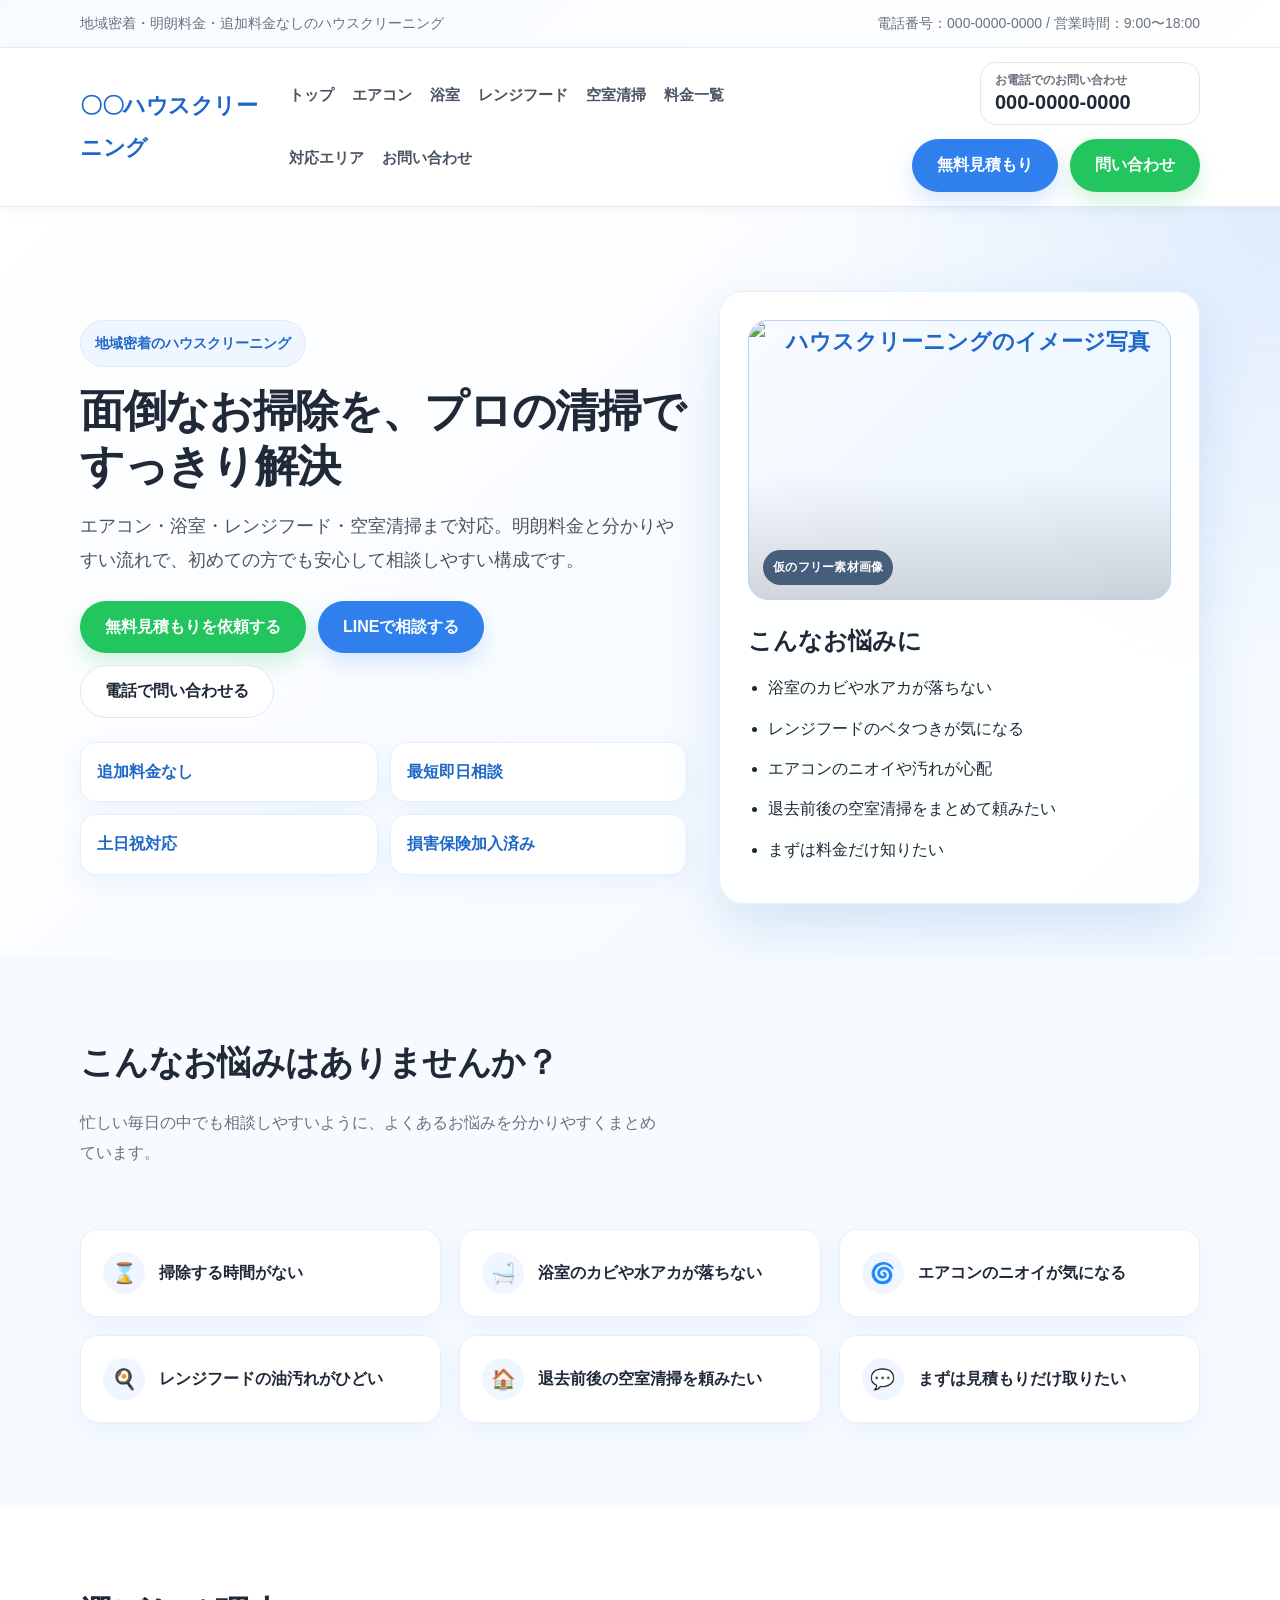
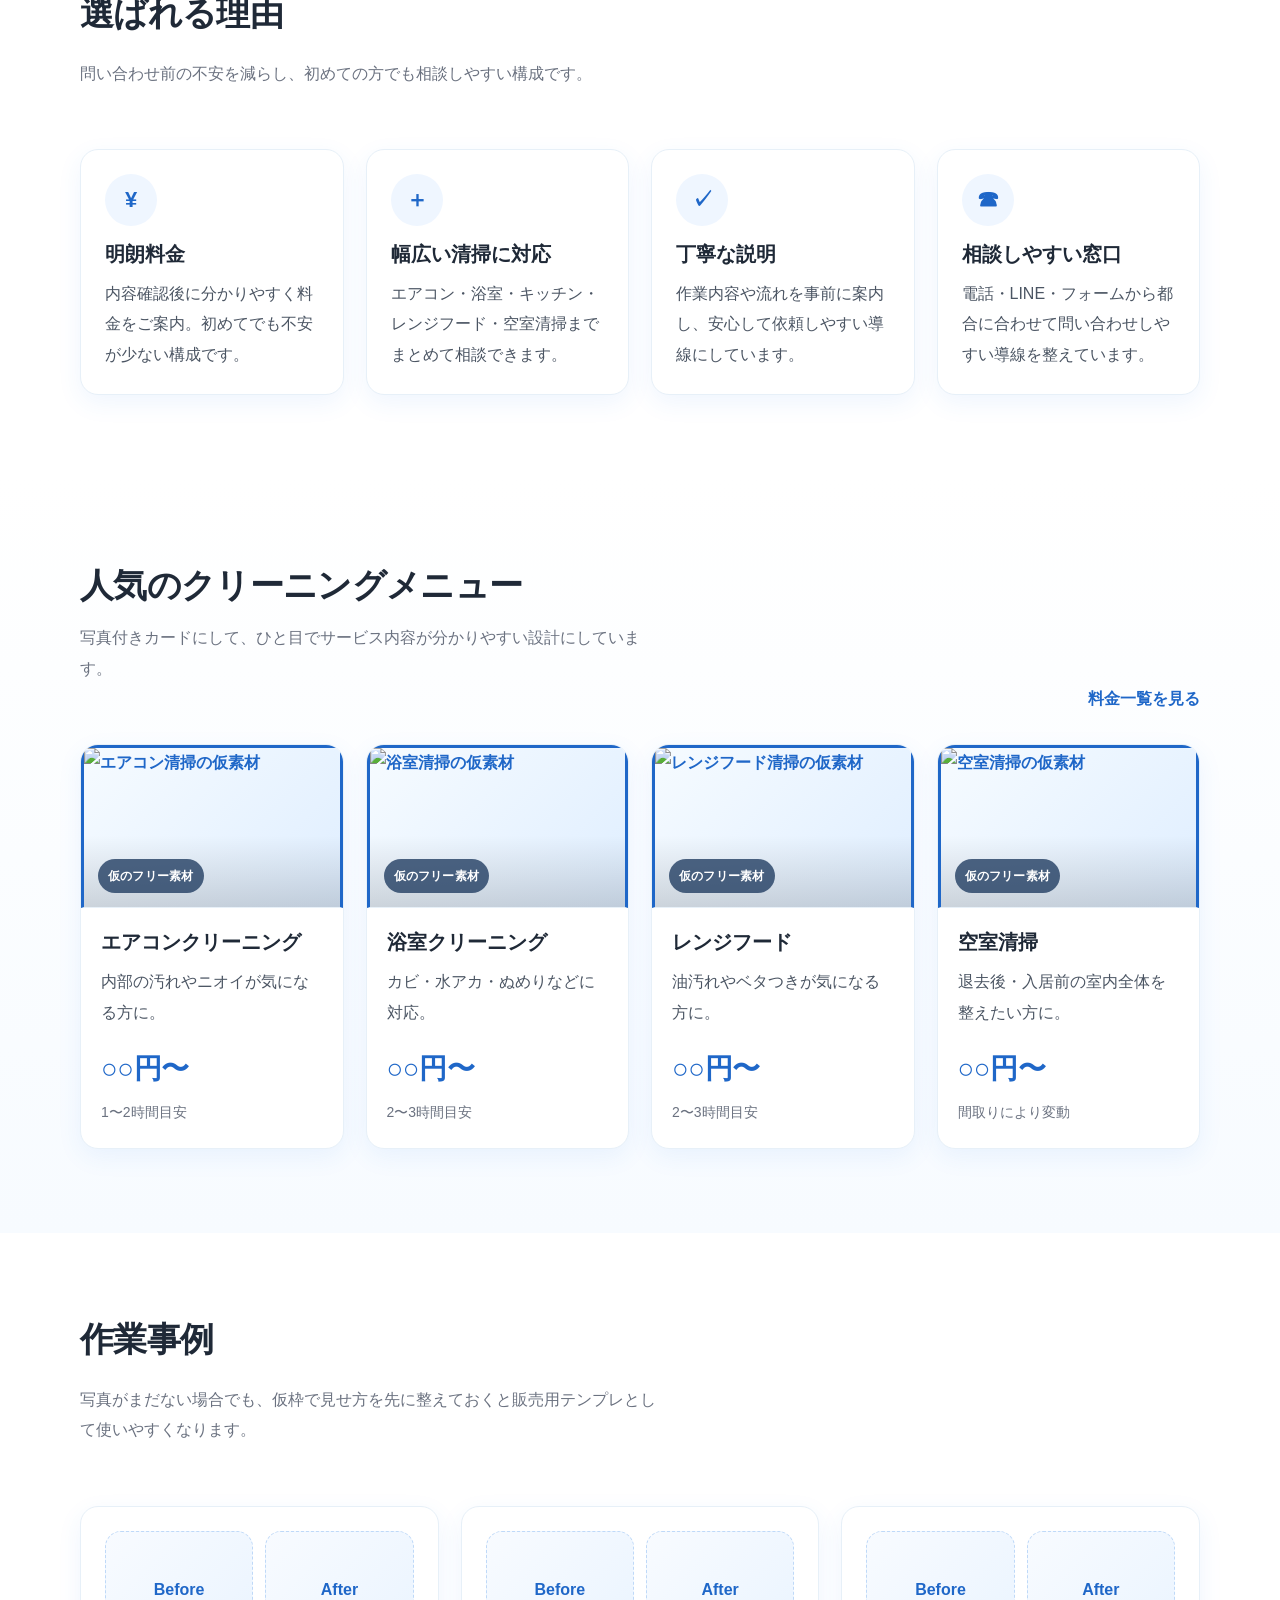
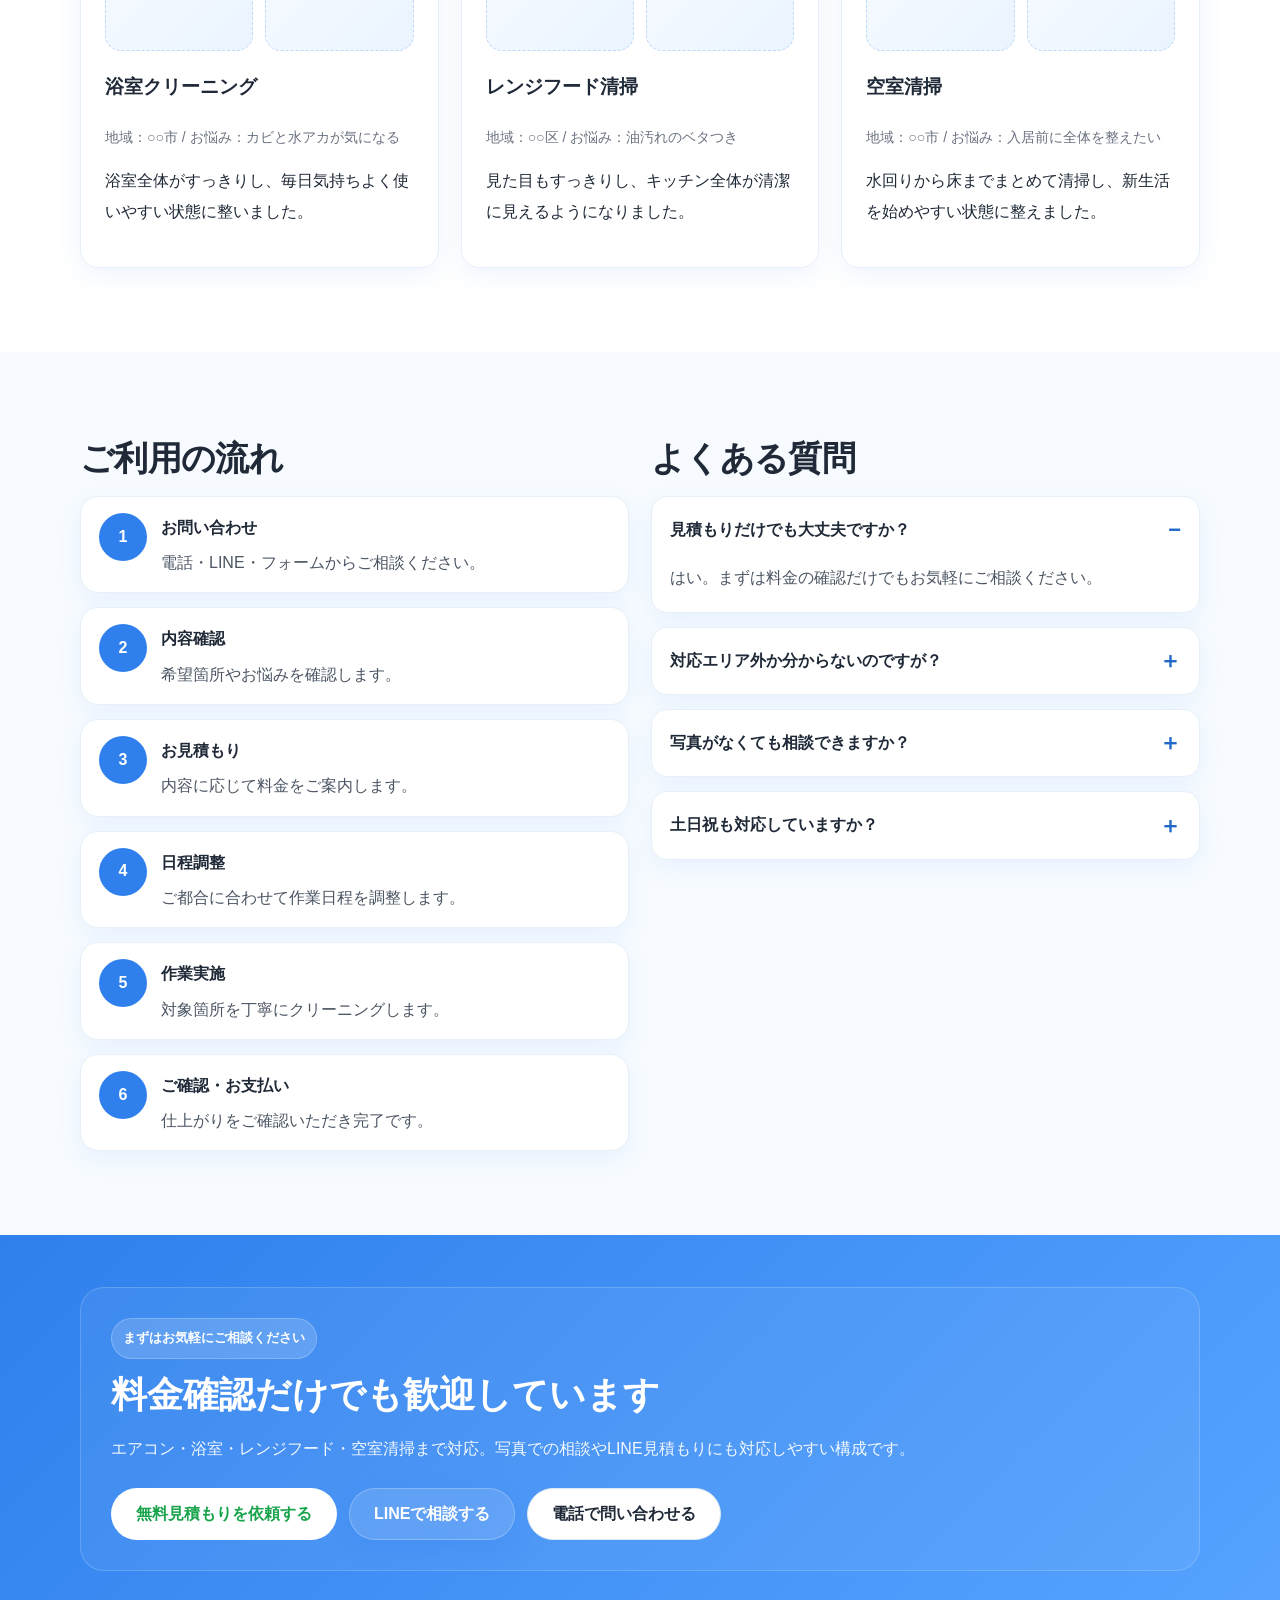
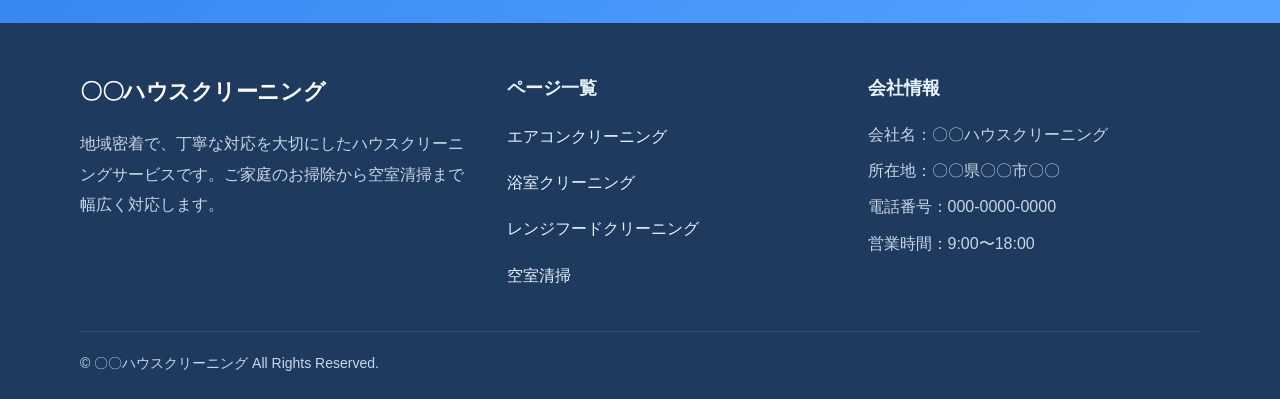
==== index.html @ 390d0fd6 "Add files via upload" ====
<!DOCTYPE html>
<html lang="ja">
<head>
  <meta charset="UTF-8">
  <meta name="viewport" content="width=device-width, initial-scale=1.0">
  <title>地域密着のハウスクリーニングで、面倒なお掃除をプロがまとめて解決｜〇〇ハウスクリーニング</title>
  <meta name="description" content="エアコン・水回り・空室清掃まで対応。明朗料金で、はじめての方でも安心してご依頼いただけるハウスクリーニングのホームページひな形です。">
  <link rel="stylesheet" href="assets/style.css">
</head>
<body>
  <div class="topbar">
    <div class="container">
      <div>地域密着・明朗料金・追加料金なしのハウスクリーニング</div>
      <div>電話番号：000-0000-0000 / 営業時間：9:00〜18:00</div>
    </div>
  </div>
  <header class="site-header">
    <div class="container">
      <a class="logo" href="index.html">〇〇ハウスクリーニング</a>
      <nav class="nav">
        <a href="index.html">トップ</a>
        <a href="aircon.html">エアコン</a>
        <a href="bathroom.html">浴室</a>
        <a href="rangehood.html">レンジフード</a>
        <a href="vacancy.html">空室清掃</a>
        <a href="pricing.html">料金一覧</a>
        <a href="area.html">対応エリア</a>
        <a href="contact.html">お問い合わせ</a>
      </nav>
      <div class="header-contact">
        <a class="tel-box" href="tel:0000000000">
          <span class="tel-label">お電話でのお問い合わせ</span>
          <span class="tel-number">000-0000-0000</span>
        </a>
        <div class="btn-row">
          <a class="btn btn-secondary" href="contact.html">無料見積もり</a>
          <a class="btn btn-primary" href="contact.html">問い合わせ</a>
        </div>
      </div>
    </div>
  </header>

  <main>
    <section class="hero">
      <div class="container hero-grid">
        <div>
          <span class="eyebrow">地域密着のハウスクリーニング</span>
          <h1>面倒なお掃除を、プロの清掃ですっきり解決</h1>
          <p class="lead">エアコン・浴室・レンジフード・空室清掃まで対応。明朗料金と分かりやすい流れで、初めての方でも安心して相談しやすい構成です。</p>
          <div class="btn-row">
            <a class="btn btn-primary" href="contact.html">無料見積もりを依頼する</a>
            <a class="btn btn-secondary" href="contact.html">LINEで相談する</a>
            <a class="btn btn-ghost" href="tel:0000000000">電話で問い合わせる</a>
          </div>
          <ul class="point-list">
            <li>追加料金なし</li>
            <li>最短即日相談</li>
            <li>土日祝対応</li>
            <li>損害保険加入済み</li>
          </ul>
        </div>
        <div class="hero-visual card">
          <div class="hero-photo has-image" aria-label="清掃イメージ画像の設置エリア">
            <img src="https://commons.wikimedia.org/wiki/Special:FilePath/House%20Cleaning.jpg" alt="ハウスクリーニングのイメージ写真" loading="lazy">
          <span class="placeholder-note">仮のフリー素材画像</span>
          </div>
          <div class="hero-note">
            <h2>こんなお悩みに</h2>
            <ul class="check-list">
              <li>浴室のカビや水アカが落ちない</li>
              <li>レンジフードのベタつきが気になる</li>
              <li>エアコンのニオイや汚れが心配</li>
              <li>退去前後の空室清掃をまとめて頼みたい</li>
              <li>まずは料金だけ知りたい</li>
            </ul>
          </div>
        </div>
      </div>
    </section>

    <section class="section section-alt">
      <div class="container">
        <div class="section-head">
          <h2>こんなお悩みはありませんか？</h2>
          <p class="section-intro">忙しい毎日の中でも相談しやすいように、よくあるお悩みを分かりやすくまとめています。</p>
        </div>
        <div class="grid-3 issue-grid">
          <article class="issue-card"><span class="issue-icon">⌛</span><p>掃除する時間がない</p></article>
          <article class="issue-card"><span class="issue-icon">🛁</span><p>浴室のカビや水アカが落ちない</p></article>
          <article class="issue-card"><span class="issue-icon">🌀</span><p>エアコンのニオイが気になる</p></article>
          <article class="issue-card"><span class="issue-icon">🍳</span><p>レンジフードの油汚れがひどい</p></article>
          <article class="issue-card"><span class="issue-icon">🏠</span><p>退去前後の空室清掃を頼みたい</p></article>
          <article class="issue-card"><span class="issue-icon">💬</span><p>まずは見積もりだけ取りたい</p></article>
        </div>
      </div>
    </section>

    <section class="section">
      <div class="container">
        <div class="section-head">
          <h2>選ばれる理由</h2>
          <p class="section-intro">問い合わせ前の不安を減らし、初めての方でも相談しやすい構成です。</p>
        </div>
        <div class="grid-4">
          <article class="card feature-card"><div class="icon-badge">¥</div><h3>明朗料金</h3><p>内容確認後に分かりやすく料金をご案内。初めてでも不安が少ない構成です。</p></article>
          <article class="card feature-card"><div class="icon-badge">＋</div><h3>幅広い清掃に対応</h3><p>エアコン・浴室・キッチン・レンジフード・空室清掃までまとめて相談できます。</p></article>
          <article class="card feature-card"><div class="icon-badge">✓</div><h3>丁寧な説明</h3><p>作業内容や流れを事前に案内し、安心して依頼しやすい導線にしています。</p></article>
          <article class="card feature-card"><div class="icon-badge">☎</div><h3>相談しやすい窓口</h3><p>電話・LINE・フォームから都合に合わせて問い合わせしやすい導線を整えています。</p></article>
        </div>
      </div>
    </section>

    <section class="section section-soft">
      <div class="container">
        <div class="section-head with-link">
          <div>
            <h2>人気のクリーニングメニュー</h2>
            <p class="section-intro">写真付きカードにして、ひと目でサービス内容が分かりやすい設計にしています。</p>
          </div>
          <a class="text-link" href="pricing.html">料金一覧を見る</a>
        </div>
        <div class="grid-4">
          <article class="card service-card">
            <div class="media-placeholder has-image"><img src="https://commons.wikimedia.org/wiki/Special:FilePath/HVAC.jpg" alt="エアコン清掃の仮素材" loading="lazy"><span class="placeholder-note">仮のフリー素材</span></div>
            <div class="service-body">
              <h3><a href="aircon.html">エアコンクリーニング</a></h3>
              <p>内部の汚れやニオイが気になる方に。</p>
              <span class="price">○○円〜</span><span class="meta">1〜2時間目安</span>
            </div>
          </article>
          <article class="card service-card">
            <div class="media-placeholder has-image"><img src="https://commons.wikimedia.org/wiki/Special:FilePath/Bathroom%20cleaning.jpg" alt="浴室清掃の仮素材" loading="lazy"><span class="placeholder-note">仮のフリー素材</span></div>
            <div class="service-body">
              <h3><a href="bathroom.html">浴室クリーニング</a></h3>
              <p>カビ・水アカ・ぬめりなどに対応。</p>
              <span class="price">○○円〜</span><span class="meta">2〜3時間目安</span>
            </div>
          </article>
          <article class="card service-card">
            <div class="media-placeholder has-image"><img src="https://commons.wikimedia.org/wiki/Special:FilePath/WTF%20Tom%20Wilson%20Man%20cleaning%20kitchen%20benchtop.jpg" alt="レンジフード清掃の仮素材" loading="lazy"><span class="placeholder-note">仮のフリー素材</span></div>
            <div class="service-body">
              <h3><a href="rangehood.html">レンジフード</a></h3>
              <p>油汚れやベタつきが気になる方に。</p>
              <span class="price">○○円〜</span><span class="meta">2〜3時間目安</span>
            </div>
          </article>
          <article class="card service-card">
            <div class="media-placeholder has-image"><img src="https://commons.wikimedia.org/wiki/Special:FilePath/Empty%20room%20in%20apartment.jpg" alt="空室清掃の仮素材" loading="lazy"><span class="placeholder-note">仮のフリー素材</span></div>
            <div class="service-body">
              <h3><a href="vacancy.html">空室清掃</a></h3>
              <p>退去後・入居前の室内全体を整えたい方に。</p>
              <span class="price">○○円〜</span><span class="meta">間取りにより変動</span>
            </div>
          </article>
        </div>
      </div>
    </section>

    <section class="section">
      <div class="container">
        <div class="section-head">
          <h2>作業事例</h2>
          <p class="section-intro">写真がまだない場合でも、仮枠で見せ方を先に整えておくと販売用テンプレとして使いやすくなります。</p>
        </div>
        <div class="grid-3">
          <article class="card case-card">
            <div class="before-after"><span>Before</span><span>After</span></div>
            <h3>浴室クリーニング</h3>
            <p class="meta-block">地域：○○市 / お悩み：カビと水アカが気になる</p>
            <p>浴室全体がすっきりし、毎日気持ちよく使いやすい状態に整いました。</p>
          </article>
          <article class="card case-card">
            <div class="before-after"><span>Before</span><span>After</span></div>
            <h3>レンジフード清掃</h3>
            <p class="meta-block">地域：○○区 / お悩み：油汚れのベタつき</p>
            <p>見た目もすっきりし、キッチン全体が清潔に見えるようになりました。</p>
          </article>
          <article class="card case-card">
            <div class="before-after"><span>Before</span><span>After</span></div>
            <h3>空室清掃</h3>
            <p class="meta-block">地域：○○市 / お悩み：入居前に全体を整えたい</p>
            <p>水回りから床までまとめて清掃し、新生活を始めやすい状態に整えました。</p>
          </article>
        </div>
      </div>
    </section>

    <section class="section section-alt">
      <div class="container grid-2 content-split">
        <div>
          <h2>ご利用の流れ</h2>
          <ol class="flow-list">
            <li><span>1</span><div><strong>お問い合わせ</strong><p>電話・LINE・フォームからご相談ください。</p></div></li>
            <li><span>2</span><div><strong>内容確認</strong><p>希望箇所やお悩みを確認します。</p></div></li>
            <li><span>3</span><div><strong>お見積もり</strong><p>内容に応じて料金をご案内します。</p></div></li>
            <li><span>4</span><div><strong>日程調整</strong><p>ご都合に合わせて作業日程を調整します。</p></div></li>
            <li><span>5</span><div><strong>作業実施</strong><p>対象箇所を丁寧にクリーニングします。</p></div></li>
            <li><span>6</span><div><strong>ご確認・お支払い</strong><p>仕上がりをご確認いただき完了です。</p></div></li>
          </ol>
        </div>
        <div>
          <h2>よくある質問</h2>
          <div class="faq-list">
            <details class="faq-item" open>
              <summary>見積もりだけでも大丈夫ですか？</summary>
              <div class="faq-answer"><p>はい。まずは料金の確認だけでもお気軽にご相談ください。</p></div>
            </details>
            <details class="faq-item">
              <summary>対応エリア外か分からないのですが？</summary>
              <div class="faq-answer"><p>近隣エリアであれば対応できる場合があります。まずはお問い合わせください。</p></div>
            </details>
            <details class="faq-item">
              <summary>写真がなくても相談できますか？</summary>
              <div class="faq-answer"><p>はい。写真がなくても大丈夫です。より詳しく案内したい場合は写真があるとスムーズです。</p></div>
            </details>
            <details class="faq-item">
              <summary>土日祝も対応していますか？</summary>
              <div class="faq-answer"><p>日程により調整可能です。ご希望日時がある場合は早めのご相談がおすすめです。</p></div>
            </details>
          </div>
        </div>
      </div>
    </section>
  </main>

  <section class="cta-band">
    <div class="container">
      <div class="card">
        <span class="badge">まずはお気軽にご相談ください</span>
        <h2>料金確認だけでも歓迎しています</h2>
        <p>エアコン・浴室・レンジフード・空室清掃まで対応。写真での相談やLINE見積もりにも対応しやすい構成です。</p>
        <div class="btn-row">
          <a class="btn btn-primary" href="contact.html">無料見積もりを依頼する</a>
          <a class="btn btn-secondary" href="contact.html">LINEで相談する</a>
          <a class="btn btn-ghost" href="tel:0000000000">電話で問い合わせる</a>
        </div>
      </div>
    </div>
  </section>

  <footer class="site-footer">
    <div class="container">
      <div class="footer-grid">
        <div>
          <div class="logo" style="color:#fff">〇〇ハウスクリーニング</div>
          <p>地域密着で、丁寧な対応を大切にしたハウスクリーニングサービスです。ご家庭のお掃除から空室清掃まで幅広く対応します。</p>
        </div>
        <div>
          <h3>ページ一覧</h3>
          <p><a href="aircon.html">エアコンクリーニング</a></p>
          <p><a href="bathroom.html">浴室クリーニング</a></p>
          <p><a href="rangehood.html">レンジフードクリーニング</a></p>
          <p><a href="vacancy.html">空室清掃</a></p>
        </div>
        <div class="contact-box">
          <h3>会社情報</h3>
          <p>会社名：〇〇ハウスクリーニング</p>
          <p>所在地：〇〇県〇〇市〇〇</p>
          <p>電話番号：000-0000-0000</p>
          <p>営業時間：9:00〜18:00</p>
        </div>
      </div>
      <div class="footer-copy">© 〇〇ハウスクリーニング All Rights Reserved.</div>
    </div>
  </footer>

  <div class="mobile-sticky-cta">
    <a class="mobile-cta mobile-cta-phone" href="tel:0000000000">電話する</a>
    <a class="mobile-cta mobile-cta-form" href="contact.html">無料見積もり</a>
  </div>
</body>
</html>
---- assets/style.css ----
:root{
  --bg:#ffffff;
  --bg-soft:#f7fbff;
  --bg-soft-2:#eaf4ff;
  --surface:#ffffff;
  --surface-2:#fbfdff;
  --text:#1f2937;
  --muted:#4b5563;
  --subtle:#6b7280;
  --line:#dce8f5;
  --line-soft:#e7f0f8;
  --brand:#2f80ed;
  --brand-dark:#1f67c8;
  --brand-soft:#eff6ff;
  --cta:#22c55e;
  --cta-dark:#16a34a;
  --footer:#1e3a5f;
  --max:1120px;
  --radius-sm:12px;
  --radius:18px;
  --radius-lg:24px;
  --shadow-sm:0 8px 24px rgba(47,128,237,.08);
  --shadow-md:0 14px 34px rgba(47,128,237,.12);
  --shadow-lg:0 22px 56px rgba(31,103,200,.16);
}

*{box-sizing:border-box}
html{scroll-behavior:smooth}
body{
  margin:0;
  font-family:"Noto Sans JP",-apple-system,BlinkMacSystemFont,"Hiragino Sans","Yu Gothic","Meiryo",sans-serif;
  color:var(--text);
  background:var(--bg);
  line-height:1.9;
  -webkit-font-smoothing:antialiased;
}
a{color:inherit;text-decoration:none}
a:hover{opacity:.95}
img{max-width:100%;display:block}
main{overflow:hidden}
.container{width:min(calc(100% - 32px),var(--max));margin:0 auto}

.topbar{
  background:linear-gradient(135deg,var(--bg-soft) 0%, #ffffff 100%);
  border-bottom:1px solid var(--line-soft);
  font-size:14px;
  color:var(--subtle);
}
.topbar .container{
  display:flex;justify-content:space-between;gap:16px;align-items:center;padding:10px 0;flex-wrap:wrap
}

.site-header{
  position:sticky;top:0;z-index:1000;
  background:rgba(255,255,255,.92);
  backdrop-filter:blur(12px);
  border-bottom:1px solid rgba(220,232,245,.85);
  box-shadow:0 2px 12px rgba(0,0,0,.04);
}
.site-header .container{
  display:flex;align-items:center;justify-content:space-between;gap:20px;padding:14px 0;
}
.logo{
  font-weight:800;font-size:22px;letter-spacing:-.02em;color:var(--brand-dark);
}
.nav{display:flex;gap:18px;flex-wrap:wrap;align-items:center}
.nav a{
  font-size:15px;color:var(--muted);font-weight:600;position:relative;padding:8px 0;
}
.nav a::after{
  content:"";position:absolute;left:0;right:0;bottom:2px;height:2px;border-radius:999px;
  background:var(--brand);transform:scaleX(0);transform-origin:center;transition:.22s ease;
}
.nav a:hover{color:var(--brand-dark)}
.nav a:hover::after{transform:scaleX(1)}

.btn-row{display:flex;gap:12px;flex-wrap:wrap;align-items:center}
.btn{
  display:inline-flex;align-items:center;justify-content:center;
  min-height:52px;padding:14px 24px;border-radius:999px;font-weight:800;
  border:1px solid transparent;transition:transform .18s ease, box-shadow .18s ease, background .18s ease, color .18s ease, border-color .18s ease;
  text-align:center;line-height:1.4;
}
.btn:hover{transform:translateY(-1px)}
.btn-primary{
  background:var(--cta);color:#fff;box-shadow:0 10px 22px rgba(34,197,94,.2)
}
.btn-primary:hover{background:var(--cta-dark);box-shadow:0 14px 28px rgba(34,197,94,.24)}
.btn-secondary{
  background:var(--brand);border-color:var(--brand);color:#fff;box-shadow:0 10px 22px rgba(47,128,237,.18)
}
.btn-secondary:hover{background:var(--brand-dark);border-color:var(--brand-dark)}
.btn-ghost{
  background:#fff;border-color:var(--line);color:var(--text)
}
.btn-ghost:hover{background:var(--bg-soft)}

.hero{
  padding:84px 0 52px;
  background:
    radial-gradient(circle at top right, rgba(47,128,237,.12), transparent 32%),
    linear-gradient(135deg, #ffffff 0%, #f3f9ff 100%);
}
.hero-grid{
  display:grid;grid-template-columns:1.2fr .95fr;gap:32px;align-items:center
}
.eyebrow{
  display:inline-flex;align-items:center;gap:8px;
  padding:9px 14px;background:var(--brand-soft);border:1px solid #dbeafe;border-radius:999px;
  font-size:14px;font-weight:700;color:var(--brand-dark);margin-bottom:16px;
}
.hero h1,.page-hero h1{
  font-size:clamp(30px,4vw,44px);line-height:1.25;letter-spacing:-.03em;margin:0 0 16px;
}
.lead{font-size:18px;color:var(--muted);margin:0 0 24px;max-width:62ch}
.point-list{
  display:grid;grid-template-columns:repeat(2,minmax(0,1fr));gap:12px;margin:24px 0 0;padding:0;list-style:none
}
.point-list li{
  background:#fff;border:1px solid var(--line-soft);padding:14px 16px;border-radius:16px;box-shadow:var(--shadow-sm);font-weight:700;color:var(--brand-dark)
}
.card{
  background:var(--surface);border:1px solid var(--line-soft);border-radius:var(--radius);padding:24px;box-shadow:var(--shadow-sm)
}
.hero .card{
  border-radius:24px;padding:28px;background:rgba(255,255,255,.92);box-shadow:var(--shadow-lg)
}

.section{padding:84px 0}
.section-alt{background:var(--bg-soft)}
.section h2{
  font-size:clamp(26px,3vw,34px);line-height:1.35;letter-spacing:-.02em;margin:0 0 14px
}
.section-intro{color:var(--subtle);margin:0 0 30px;max-width:66ch}
.grid-2,.grid-3,.grid-4{display:grid;gap:22px}
.grid-2{grid-template-columns:repeat(2,minmax(0,1fr))}
.grid-3{grid-template-columns:repeat(3,minmax(0,1fr))}
.grid-4{grid-template-columns:repeat(4,minmax(0,1fr))}

.feature-card,.service-card,.faq-item,.price-card{
  height:100%;transition:transform .18s ease, box-shadow .18s ease, border-color .18s ease;
}
.feature-card:hover,.service-card:hover,.faq-item:hover,.price-card:hover{
  transform:translateY(-3px);box-shadow:var(--shadow-md);border-color:#cfe0f3
}
.feature-card h3,.service-card h3,.faq-item h3,.price-card h3{margin:0 0 10px;font-size:20px;line-height:1.45}
.feature-card p,.service-card p,.faq-item p,.price-card p{margin:0;color:var(--muted)}
.service-card h3 a{color:var(--text)}
.service-card h3 a:hover{color:var(--brand-dark)}

.check-list,.simple-list{margin:0;padding-left:1.25em}
.check-list li,.simple-list li{margin-bottom:10px}
.simple-list li::marker{font-weight:700;color:var(--brand)}
.price{
  display:block;font-size:28px;font-weight:800;color:var(--brand-dark);margin:14px 0 4px;letter-spacing:-.02em
}
.meta{display:block;font-size:14px;color:var(--subtle)}

.page-hero{
  padding:64px 0 36px;
  background:linear-gradient(180deg,#f5faff 0%, #ffffff 100%)
}
.breadcrumb{font-size:14px;color:var(--subtle);margin-bottom:12px}
.notice{
  background:#fffbeb;border:1px solid #fde68a;padding:16px 18px;border-radius:14px;color:#7c5d13
}

.cta-band{
  padding:52px 0;
  background:linear-gradient(135deg,var(--brand) 0%, #56a3ff 100%);
  color:#fff;
}
.cta-band .card{
  background:rgba(255,255,255,.06);border-color:rgba(255,255,255,.18);box-shadow:none;border-radius:24px;padding:30px
}
.cta-band h2{margin:12px 0 14px;font-size:clamp(28px,3vw,36px);line-height:1.35}
.cta-band p{color:rgba(255,255,255,.94);margin:0 0 24px}
.cta-band .btn-primary{background:#fff;color:var(--cta-dark);box-shadow:none}
.cta-band .btn-primary:hover{background:#f4fff8}
.cta-band .btn-secondary{background:rgba(255,255,255,.12);border-color:rgba(255,255,255,.24)}

.site-footer{
  background:var(--footer);color:#eaf4ff;padding:48px 0 22px;margin-top:0
}
.site-footer a{color:#eaf4ff}
.site-footer p{color:rgba(234,244,255,.84)}
.site-footer h3{margin-top:0;margin-bottom:14px;font-size:18px}
.footer-grid{display:grid;grid-template-columns:1.2fr 1fr 1fr;gap:28px}
.footer-copy{
  border-top:1px solid rgba(255,255,255,.12);margin-top:24px;padding-top:18px;font-size:14px;color:#c8d8ec
}
.contact-box p{margin:6px 0}

.form-grid{display:grid;grid-template-columns:repeat(2,minmax(0,1fr));gap:16px}
.form-group{display:flex;flex-direction:column;gap:8px}
label{font-weight:800;font-size:15px;color:var(--text)}
input,select,textarea{
  width:100%;padding:14px 14px;border:1px solid #d7e3ef;border-radius:12px;background:#fff;font:inherit;
  transition:border-color .18s ease, box-shadow .18s ease, background .18s ease;
}
input:focus,select:focus,textarea:focus{
  outline:none;border-color:var(--brand);box-shadow:0 0 0 4px rgba(47,128,237,.12);background:#fff
}
textarea{min-height:160px;resize:vertical}

.table-wrap{overflow:auto}
table{
  width:100%;border-collapse:collapse;background:#fff;border:1px solid var(--line);border-radius:16px;overflow:hidden;box-shadow:var(--shadow-sm)
}
th,td{padding:15px 16px;border-bottom:1px solid var(--line-soft);text-align:left}
th{background:var(--bg-soft);color:var(--text)}

.badge{
  display:inline-flex;align-items:center;padding:7px 11px;border-radius:999px;background:rgba(255,255,255,.16);color:#fff;font-size:13px;font-weight:800;border:1px solid rgba(255,255,255,.22)
}
.small{font-size:14px;color:var(--subtle)}

@media (max-width:1080px){
  .grid-4{grid-template-columns:repeat(2,minmax(0,1fr))}
}

@media (max-width:900px){
  .hero-grid,.grid-2,.grid-3,.grid-4,.footer-grid,.form-grid{grid-template-columns:1fr}
  .site-header .container{align-items:flex-start;flex-direction:column}
  .nav{gap:12px}
  .point-list{grid-template-columns:1fr}
  .section{padding:64px 0}
  .hero{padding:60px 0 40px}
}

@media (max-width:640px){
  .container{width:min(calc(100% - 24px),var(--max))}
  .topbar .container{padding:8px 0}
  .logo{font-size:20px}
  .hero h1,.page-hero h1{font-size:30px}
  .lead{font-size:16px}
  .section h2{font-size:25px}
  .btn,.btn-row .btn{width:100%}
  .btn-row{width:100%}
  .site-header .container{padding:12px 0}
  .card,.hero .card,.cta-band .card{padding:22px}
  .price{font-size:24px}
  th,td{padding:13px 12px}
}


.header-contact{display:flex;align-items:center;gap:14px;flex-wrap:wrap;justify-content:flex-end}
.tel-box{display:flex;flex-direction:column;gap:2px;padding:10px 14px;border:1px solid var(--line);border-radius:16px;background:#fff;min-width:220px}
.tel-label{font-size:12px;color:var(--subtle);font-weight:700;line-height:1.3}
.tel-number{font-size:20px;font-weight:800;line-height:1.2;color:var(--text)}
.hero-visual{display:grid;gap:18px}
.hero-photo{
  min-height:280px;border-radius:20px;border:1px dashed #b7d3f5;
  background:linear-gradient(135deg,#f8fbff 0%, #eaf4ff 100%);
  display:flex;align-items:center;justify-content:center;text-align:center;color:var(--brand-dark);font-weight:800;font-size:22px;
}

.hero-photo.has-image,.media-placeholder.has-image{position:relative;overflow:hidden;border-style:solid}
.hero-photo.has-image img,.media-placeholder.has-image img{width:100%;height:100%;object-fit:cover;display:block}
.hero-photo.has-image .placeholder-note,.media-placeholder.has-image .placeholder-note{
  position:absolute;left:14px;bottom:14px;background:rgba(30,58,95,.78);color:#fff;
  font-size:12px;font-weight:700;padding:6px 10px;border-radius:999px;letter-spacing:.02em
}
.media-placeholder.has-image{position:relative}
.media-placeholder.has-image::after,.hero-photo.has-image::after{
  content:'';position:absolute;inset:0;background:linear-gradient(180deg,rgba(0,0,0,0) 55%, rgba(0,0,0,.14) 100%);pointer-events:none
}
.hero-photo.has-image .placeholder-note,.media-placeholder.has-image .placeholder-note{z-index:2}

.hero-note h2{margin:0 0 10px;font-size:24px}
.section-soft{background:linear-gradient(180deg,#ffffff 0%, #f7fbff 100%)}
.section-head{display:flex;flex-direction:column;gap:8px;margin-bottom:30px}
.section-head.with-link{flex-direction:row;align-items:end;justify-content:space-between;gap:20px}
.text-link{color:var(--brand-dark);font-weight:800}
.text-link:hover{text-decoration:underline}
.issue-grid{gap:18px}
.issue-card{background:#fff;border:1px solid var(--line-soft);border-radius:18px;padding:22px;box-shadow:var(--shadow-sm);display:flex;align-items:center;gap:14px;font-weight:700;color:var(--text)}
.issue-card p{margin:0;line-height:1.6}
.issue-icon{width:42px;height:42px;border-radius:999px;background:var(--brand-soft);display:inline-flex;align-items:center;justify-content:center;font-size:20px;flex:0 0 auto}
.icon-badge{width:52px;height:52px;border-radius:999px;background:var(--brand-soft);color:var(--brand-dark);display:flex;align-items:center;justify-content:center;font-weight:900;font-size:22px;margin-bottom:14px}
.service-card{padding:0;overflow:hidden}
.media-placeholder{
  aspect-ratio: 16 / 10;background:linear-gradient(135deg,#f6fbff 0%, #dfeeff 100%);
  display:flex;align-items:center;justify-content:center;color:var(--brand-dark);font-weight:800;border-bottom:1px solid var(--line-soft)
}
.service-body{padding:20px 20px 22px}
.case-card .before-after{display:grid;grid-template-columns:repeat(2,1fr);gap:12px;margin-bottom:16px}
.case-card .before-after span{display:flex;align-items:center;justify-content:center;min-height:120px;border-radius:16px;background:linear-gradient(135deg,#f8fbff 0%, #eaf4ff 100%);border:1px dashed #bfd9f8;color:var(--brand-dark);font-weight:800}
.meta-block{font-size:14px;color:var(--subtle);margin:0 0 10px}
.content-split{align-items:start}
.flow-list{list-style:none;padding:0;margin:0;display:grid;gap:14px}
.flow-list li{display:grid;grid-template-columns:48px 1fr;gap:14px;align-items:start;padding:16px 18px;background:#fff;border:1px solid var(--line-soft);border-radius:18px;box-shadow:var(--shadow-sm)}
.flow-list li span{width:48px;height:48px;border-radius:999px;background:var(--brand);color:#fff;display:flex;align-items:center;justify-content:center;font-weight:800}
.flow-list li p{margin:6px 0 0;color:var(--muted);line-height:1.7}
.faq-list{display:grid;gap:14px}
.faq-item{background:#fff;border:1px solid var(--line-soft);border-radius:16px;box-shadow:var(--shadow-sm);overflow:hidden}
.faq-item summary{list-style:none;cursor:pointer;padding:18px 52px 18px 18px;font-weight:800;position:relative}
.faq-item summary::-webkit-details-marker{display:none}
.faq-item summary::after{content:'＋';position:absolute;right:18px;top:50%;transform:translateY(-50%);font-size:22px;color:var(--brand-dark)}
.faq-item[open] summary::after{content:'−'}
.faq-answer{padding:0 18px 18px}
.faq-answer p{margin:0;color:var(--muted)}
.mobile-sticky-cta{display:none}

@media (max-width:900px){
  .header-contact{width:100%;justify-content:flex-start}
  .tel-box{min-width:0;width:100%}
  .section-head.with-link{flex-direction:column;align-items:flex-start}
}

@media (max-width:640px){
  body{padding-bottom:76px}
  .nav{overflow:auto;max-width:100%;padding-bottom:6px;flex-wrap:nowrap}
  .nav a{white-space:nowrap}
  .hero-photo{min-height:220px;font-size:20px}
  .mobile-sticky-cta{display:grid;grid-template-columns:1fr 1fr;position:fixed;left:0;right:0;bottom:0;z-index:1200;background:#fff;border-top:1px solid var(--line-soft);box-shadow:0 -4px 20px rgba(0,0,0,.08)}
  .mobile-cta{display:flex;align-items:center;justify-content:center;min-height:62px;font-weight:800}
  .mobile-cta-phone{background:#fff;color:var(--text)}
  .mobile-cta-form{background:var(--cta);color:#fff}
}

.page-hero .hero-grid{display:grid;grid-template-columns:1.15fr .95fr;gap:32px;align-items:center}
.page-hero .hero-visual{background:rgba(255,255,255,.88)}
.page-hero 
.hero-photo.has-image,.media-placeholder.has-image{position:relative;overflow:hidden;border-style:solid}
.hero-photo.has-image img,.media-placeholder.has-image img{width:100%;height:100%;object-fit:cover;display:block}
.hero-photo.has-image .placeholder-note,.media-placeholder.has-image .placeholder-note{
  position:absolute;left:14px;bottom:14px;background:rgba(30,58,95,.78);color:#fff;
  font-size:12px;font-weight:700;padding:6px 10px;border-radius:999px;letter-spacing:.02em
}
.media-placeholder.has-image{position:relative}
.media-placeholder.has-image::after,.hero-photo.has-image::after{
  content:'';position:absolute;inset:0;background:linear-gradient(180deg,rgba(0,0,0,0) 55%, rgba(0,0,0,.14) 100%);pointer-events:none
}
.hero-photo.has-image .placeholder-note,.media-placeholder.has-image .placeholder-note{z-index:2}

.hero-note h2{margin:0 0 10px;font-size:24px}
.page-hero .btn-row{margin-top:20px}
.page-hero .eyebrow{margin-bottom:14px}
.cta-band + .mobile-sticky-cta{display:none}
form.card button{font:inherit;cursor:pointer}
@media (max-width:900px){.page-hero .hero-grid{grid-template-columns:1fr}}
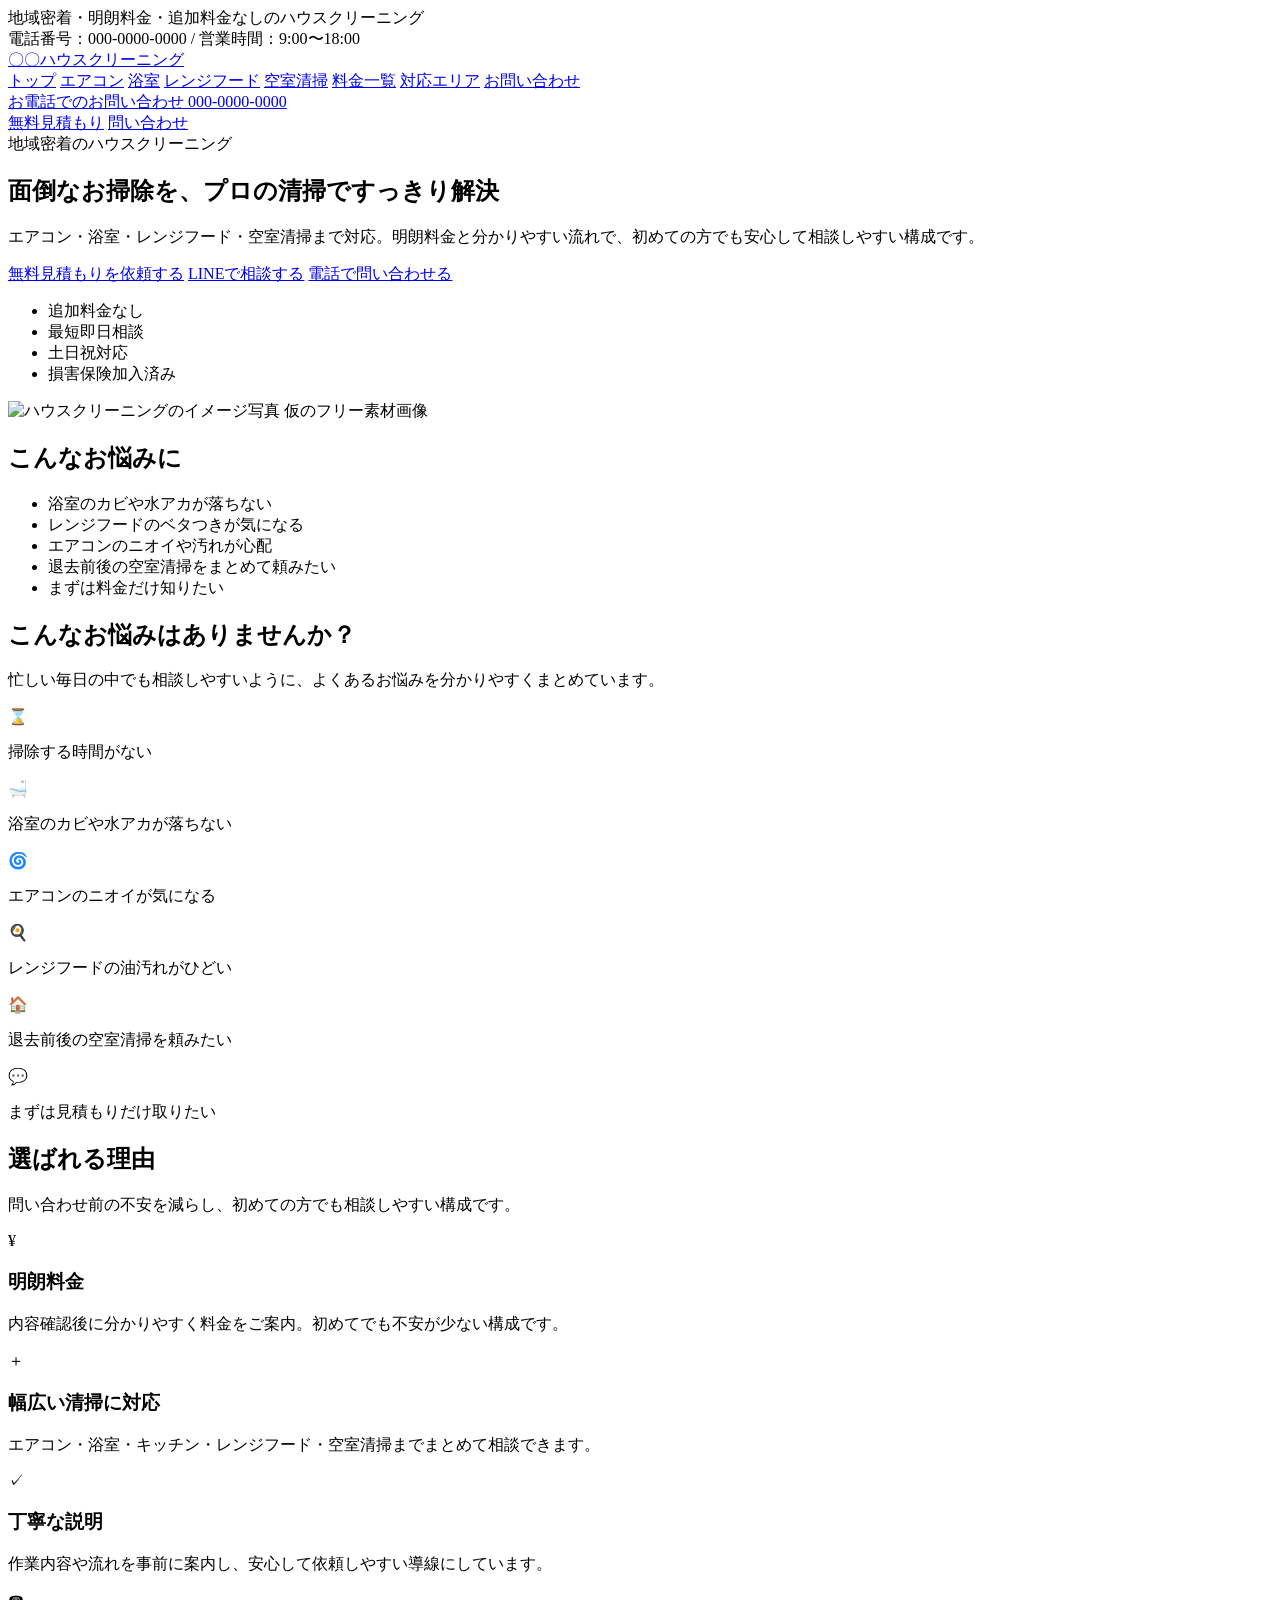
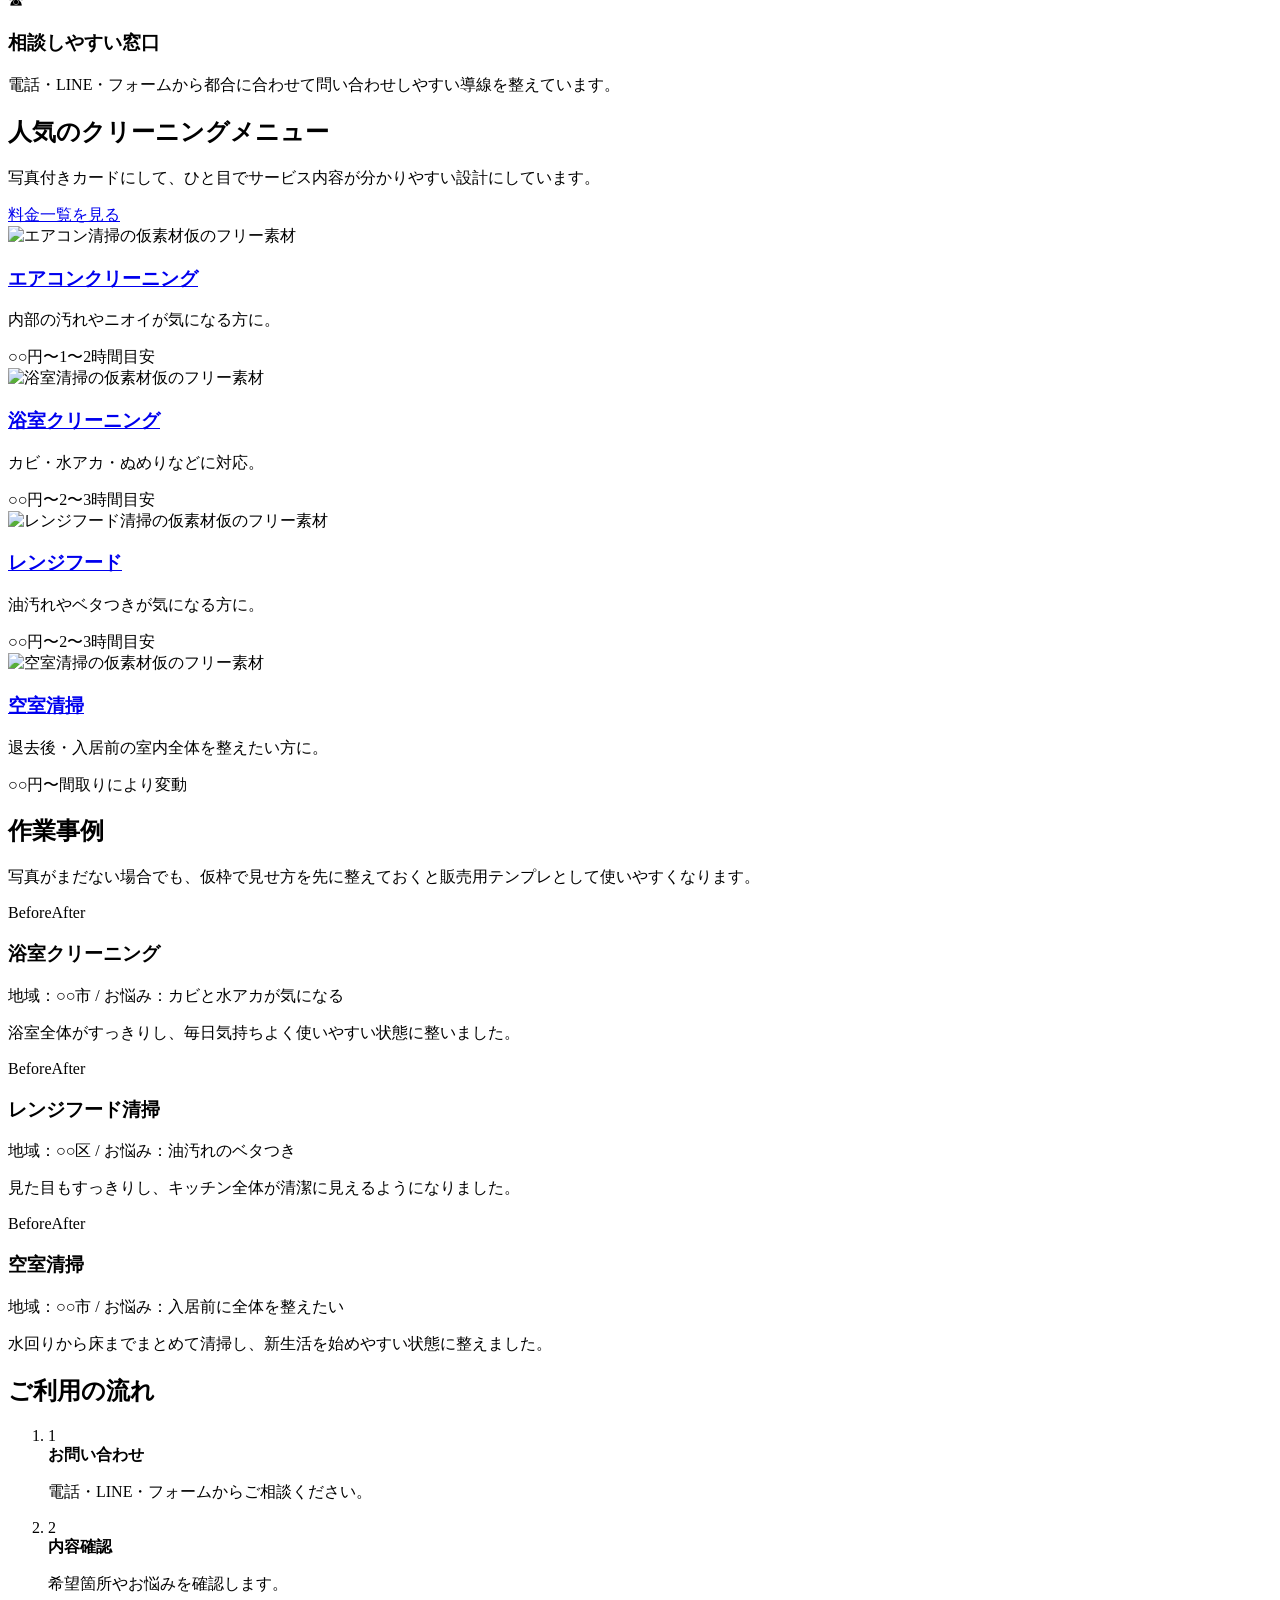
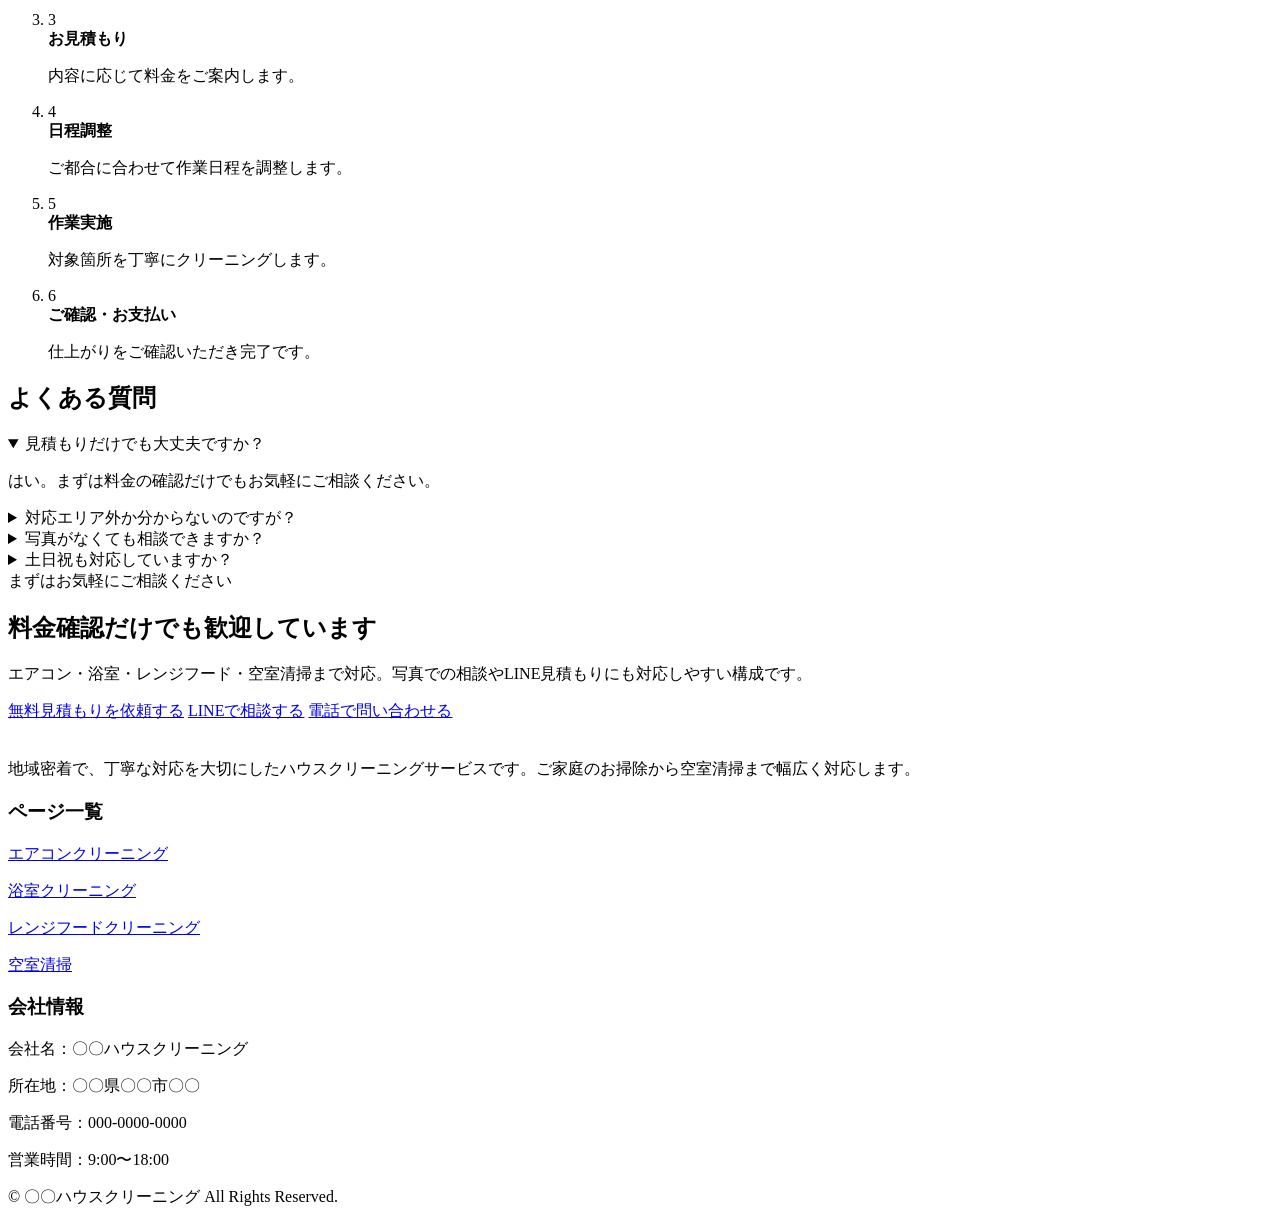
==== commit 7585e254: "Add files via upload" ====
--- a/index.html
+++ b/index.html
@@ -5,7 +5,7 @@
   <meta name="viewport" content="width=device-width, initial-scale=1.0">
   <title>地域密着のハウスクリーニングで、面倒なお掃除をプロがまとめて解決｜〇〇ハウスクリーニング</title>
   <meta name="description" content="エアコン・水回り・空室清掃まで対応。明朗料金で、はじめての方でも安心してご依頼いただけるハウスクリーニングのホームページひな形です。">
-  <link rel="stylesheet" href="assets/style.css">
+  <link rel="stylesheet" href="style.css">
 </head>
 <body>
   <div class="topbar">
@@ -262,11 +262,5 @@
       </div>
       <div class="footer-copy">© 〇〇ハウスクリーニング All Rights Reserved.</div>
     </div>
-  </footer>
-
-  <div class="mobile-sticky-cta">
-    <a class="mobile-cta mobile-cta-phone" href="tel:0000000000">電話する</a>
-    <a class="mobile-cta mobile-cta-form" href="contact.html">無料見積もり</a>
-  </div>
-</body>
+  </footer></body>
 </html>
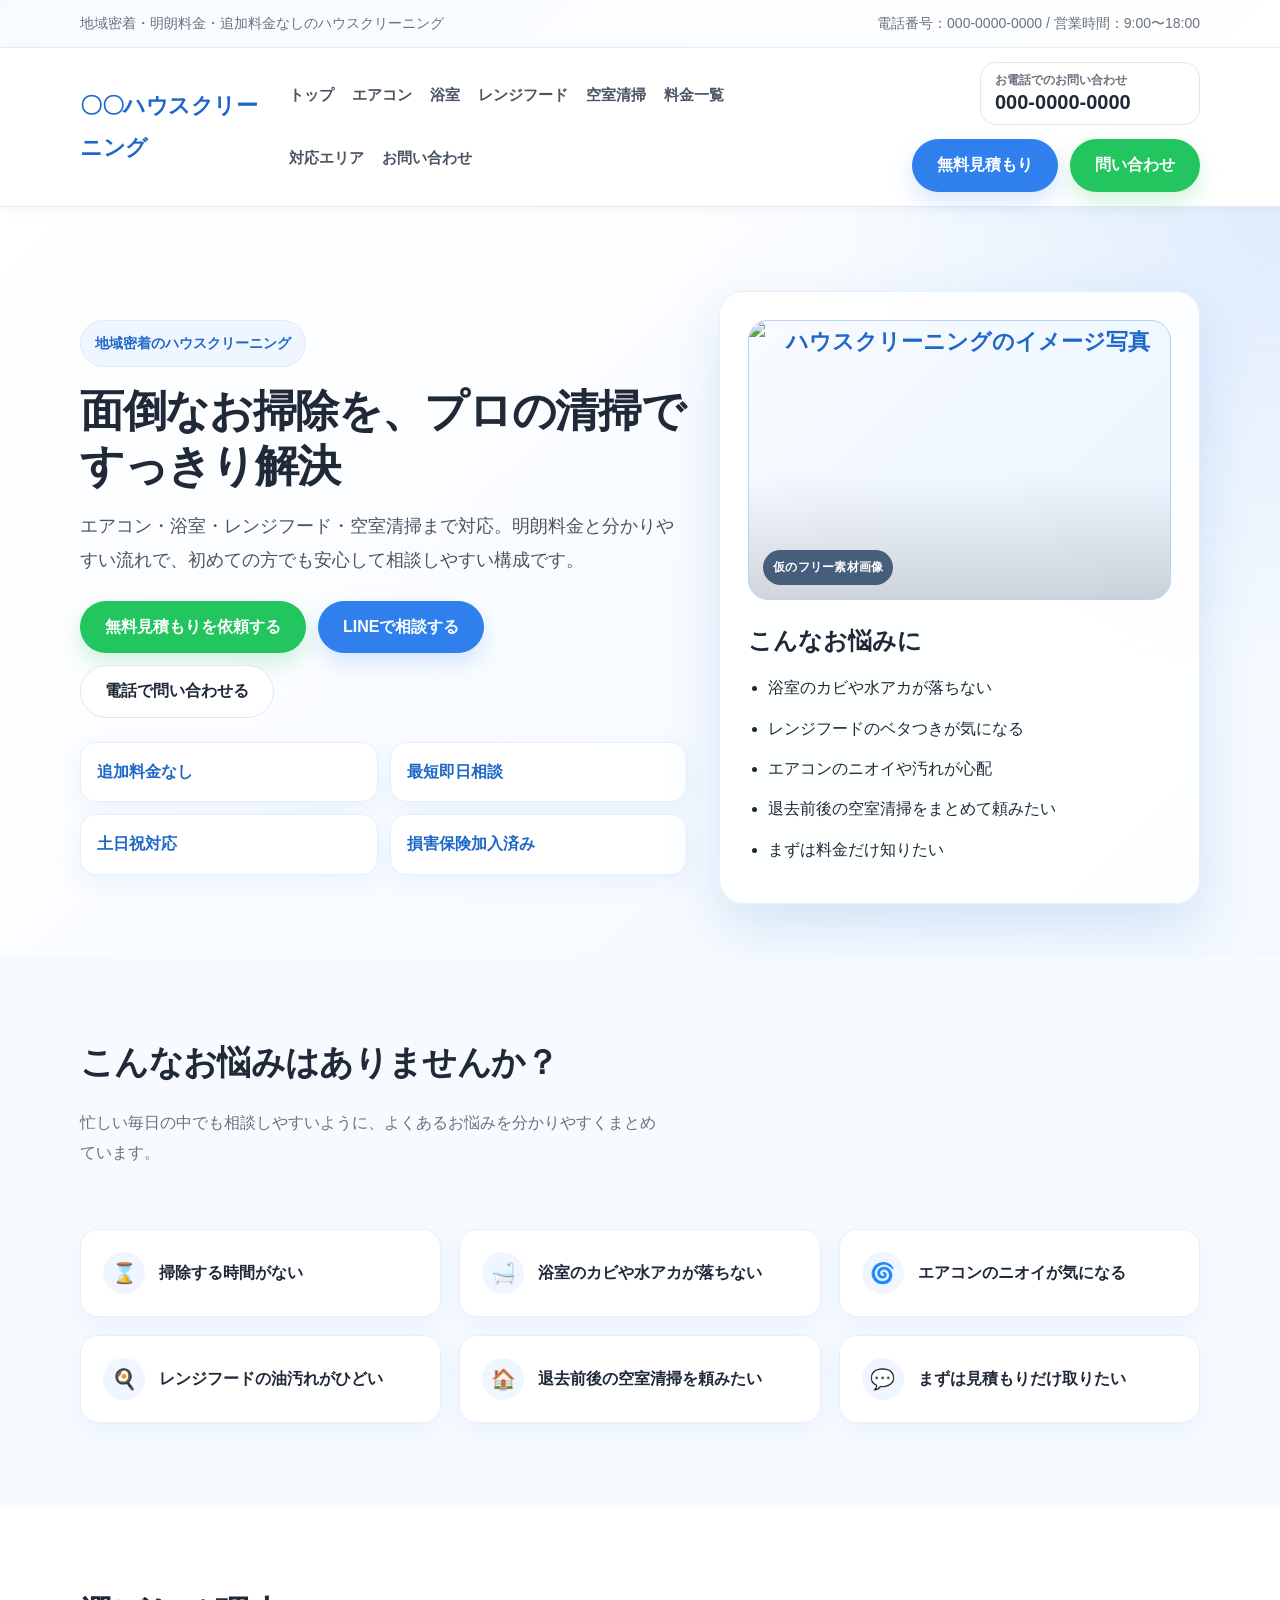
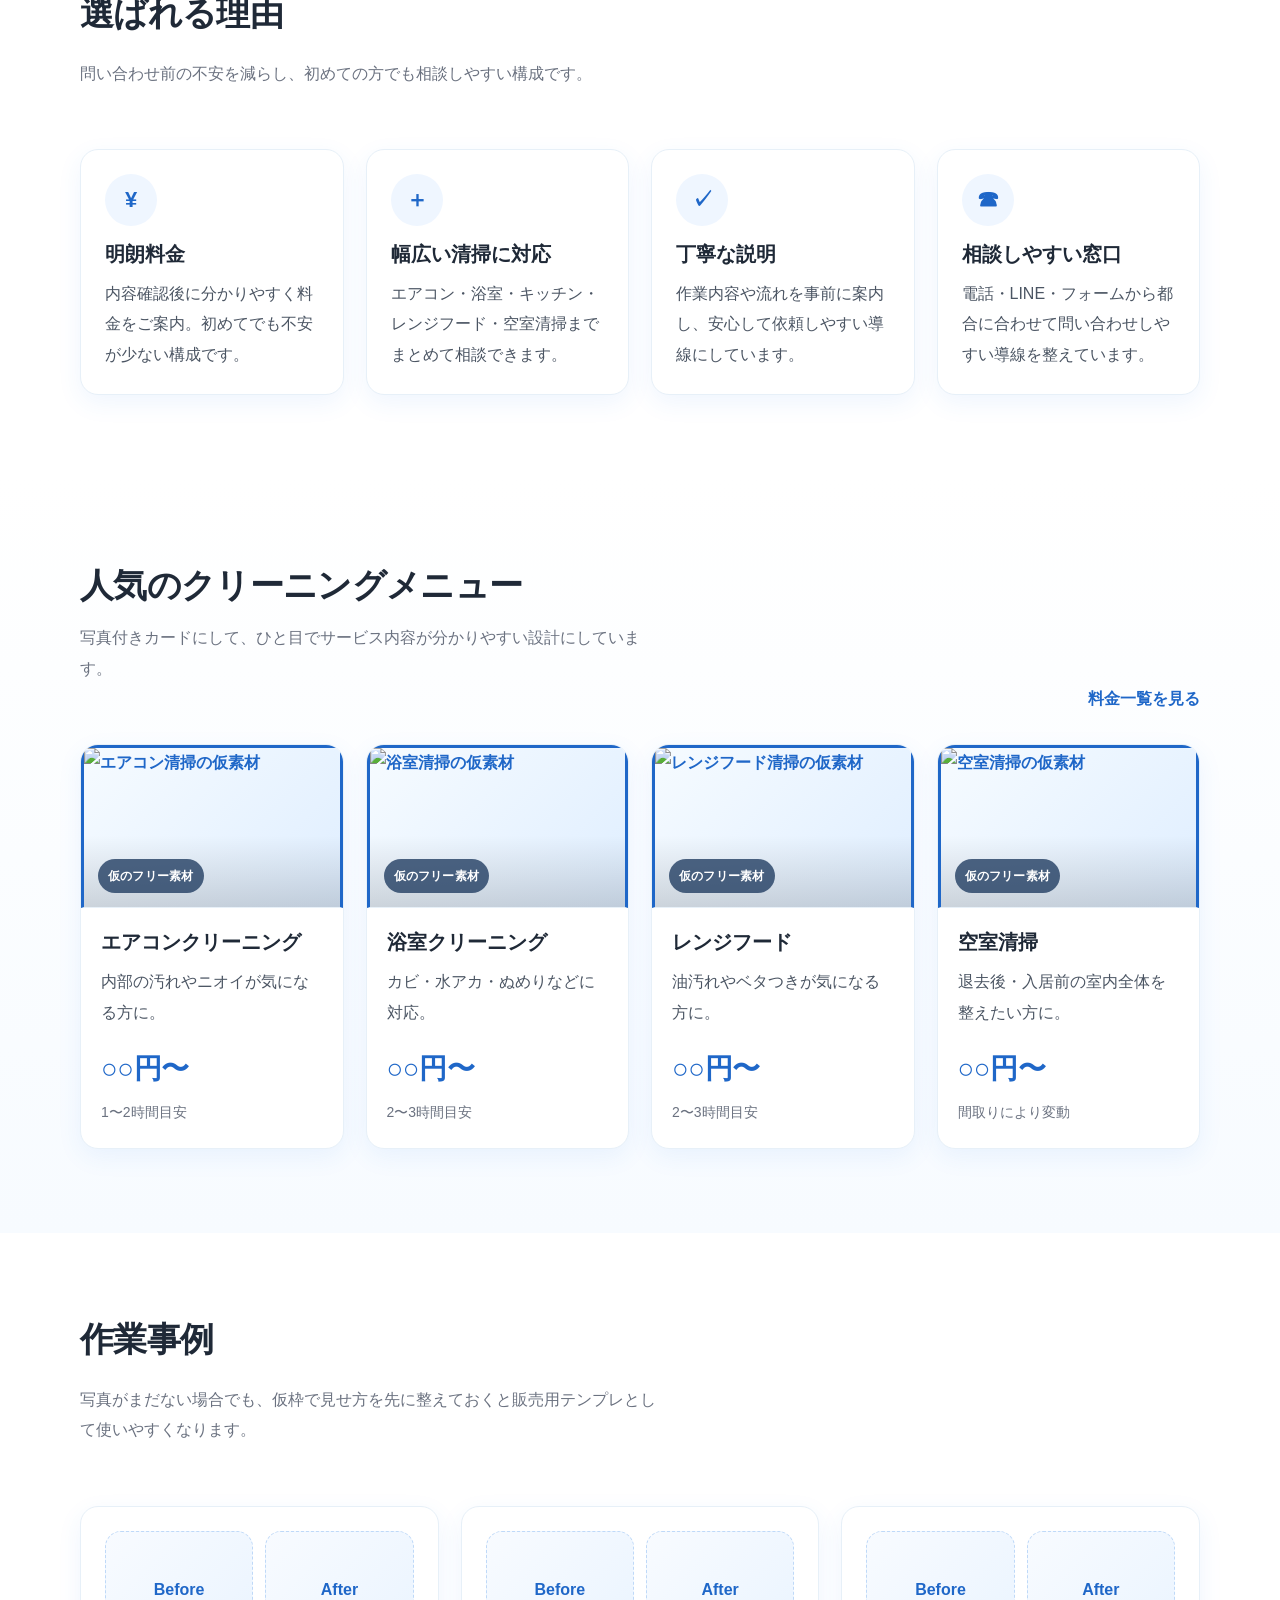
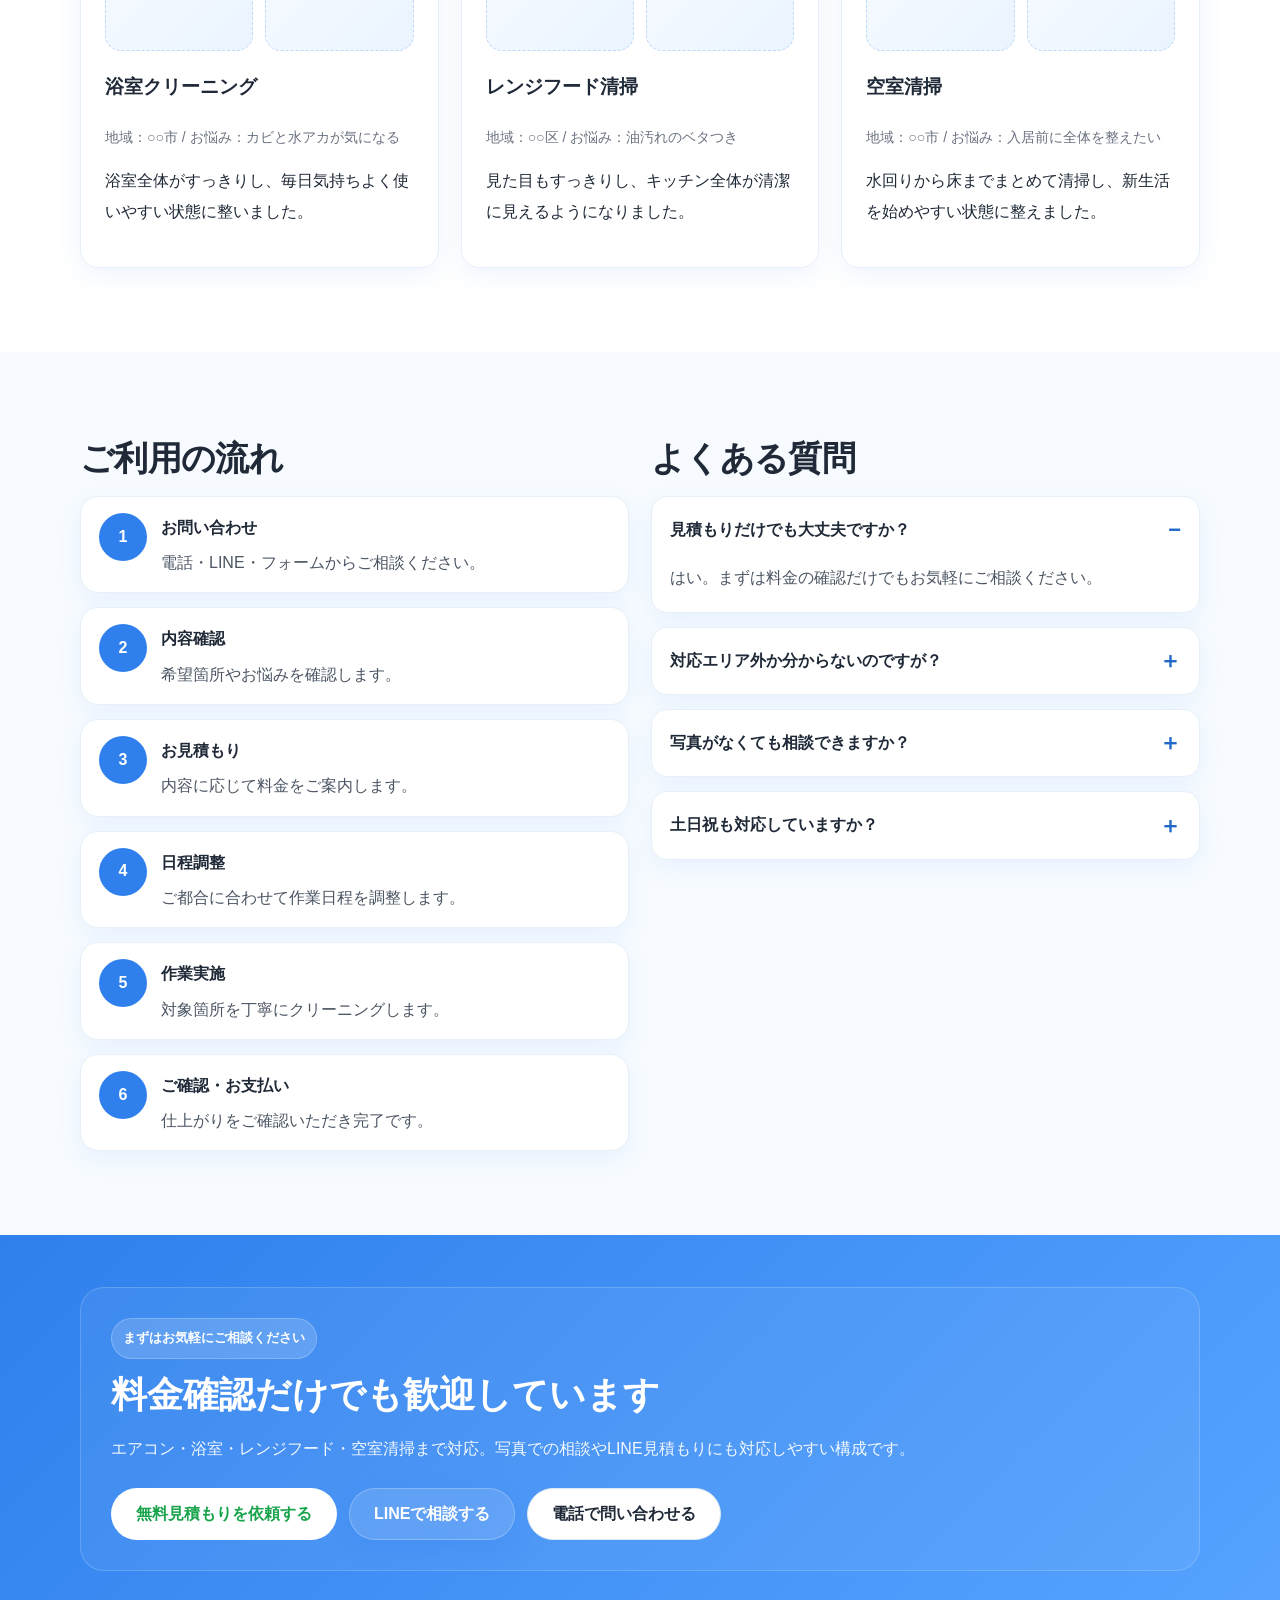
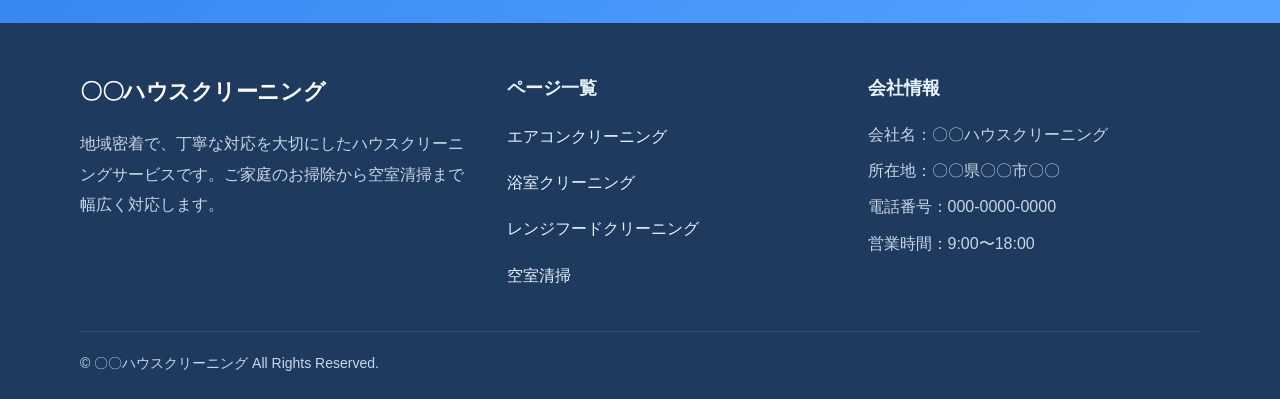
==== commit bbb8a309: "Add files via upload" ====
--- a/index.html
+++ b/index.html
@@ -5,7 +5,7 @@
   <meta name="viewport" content="width=device-width, initial-scale=1.0">
   <title>地域密着のハウスクリーニングで、面倒なお掃除をプロがまとめて解決｜〇〇ハウスクリーニング</title>
   <meta name="description" content="エアコン・水回り・空室清掃まで対応。明朗料金で、はじめての方でも安心してご依頼いただけるハウスクリーニングのホームページひな形です。">
-  <link rel="stylesheet" href="style.css">
+  <link rel="stylesheet" href="assets/style.css">
 </head>
 <body>
   <div class="topbar">
--- a/assets/style.css
+++ b/assets/style.css
@@ -0,0 +1,376 @@
+:root{
+  --bg:#ffffff;
+  --bg-soft:#f7fbff;
+  --bg-soft-2:#eaf4ff;
+  --surface:#ffffff;
+  --surface-2:#fbfdff;
+  --text:#1f2937;
+  --muted:#4b5563;
+  --subtle:#6b7280;
+  --line:#dce8f5;
+  --line-soft:#e7f0f8;
+  --brand:#2f80ed;
+  --brand-dark:#1f67c8;
+  --brand-soft:#eff6ff;
+  --cta:#22c55e;
+  --cta-dark:#16a34a;
+  --footer:#1e3a5f;
+  --max:1120px;
+  --radius-sm:12px;
+  --radius:18px;
+  --radius-lg:24px;
+  --shadow-sm:0 8px 24px rgba(47,128,237,.08);
+  --shadow-md:0 14px 34px rgba(47,128,237,.12);
+  --shadow-lg:0 22px 56px rgba(31,103,200,.16);
+}
+
+*{box-sizing:border-box}
+html{scroll-behavior:smooth}
+body{
+  margin:0;
+  font-family:"Noto Sans JP",-apple-system,BlinkMacSystemFont,"Hiragino Sans","Yu Gothic","Meiryo",sans-serif;
+  color:var(--text);
+  background:var(--bg);
+  line-height:1.9;
+  -webkit-font-smoothing:antialiased;
+}
+a{color:inherit;text-decoration:none}
+a:hover{opacity:.95}
+img{max-width:100%;display:block}
+main{overflow:hidden}
+.container{width:min(calc(100% - 32px),var(--max));margin:0 auto}
+
+.topbar{
+  background:linear-gradient(135deg,var(--bg-soft) 0%, #ffffff 100%);
+  border-bottom:1px solid var(--line-soft);
+  font-size:14px;
+  color:var(--subtle);
+}
+.topbar .container{
+  display:flex;justify-content:space-between;gap:16px;align-items:center;padding:10px 0;flex-wrap:wrap
+}
+
+.site-header{
+  position:sticky;top:0;z-index:1000;
+  background:rgba(255,255,255,.92);
+  backdrop-filter:blur(12px);
+  border-bottom:1px solid rgba(220,232,245,.85);
+  box-shadow:0 2px 12px rgba(0,0,0,.04);
+}
+.site-header .container{
+  display:flex;align-items:center;justify-content:space-between;gap:20px;padding:14px 0;
+}
+.logo{
+  font-weight:800;font-size:22px;letter-spacing:-.02em;color:var(--brand-dark);
+}
+.nav{display:flex;gap:18px;flex-wrap:wrap;align-items:center}
+.nav a{
+  font-size:15px;color:var(--muted);font-weight:600;position:relative;padding:8px 0;
+}
+.nav a::after{
+  content:"";position:absolute;left:0;right:0;bottom:2px;height:2px;border-radius:999px;
+  background:var(--brand);transform:scaleX(0);transform-origin:center;transition:.22s ease;
+}
+.nav a:hover{color:var(--brand-dark)}
+.nav a:hover::after{transform:scaleX(1)}
+
+.btn-row{display:flex;gap:12px;flex-wrap:wrap;align-items:center}
+.btn{
+  display:inline-flex;align-items:center;justify-content:center;
+  min-height:52px;padding:14px 24px;border-radius:999px;font-weight:800;
+  border:1px solid transparent;transition:transform .18s ease, box-shadow .18s ease, background .18s ease, color .18s ease, border-color .18s ease;
+  text-align:center;line-height:1.4;
+}
+.btn:hover{transform:translateY(-1px)}
+.btn-primary{
+  background:var(--cta);color:#fff;box-shadow:0 10px 22px rgba(34,197,94,.2)
+}
+.btn-primary:hover{background:var(--cta-dark);box-shadow:0 14px 28px rgba(34,197,94,.24)}
+.btn-secondary{
+  background:var(--brand);border-color:var(--brand);color:#fff;box-shadow:0 10px 22px rgba(47,128,237,.18)
+}
+.btn-secondary:hover{background:var(--brand-dark);border-color:var(--brand-dark)}
+.btn-ghost{
+  background:#fff;border-color:var(--line);color:var(--text)
+}
+.btn-ghost:hover{background:var(--bg-soft)}
+
+.hero{
+  padding:84px 0 52px;
+  background:
+    radial-gradient(circle at top right, rgba(47,128,237,.12), transparent 32%),
+    linear-gradient(135deg, #ffffff 0%, #f3f9ff 100%);
+}
+.hero-grid{
+  display:grid;grid-template-columns:1.2fr .95fr;gap:32px;align-items:center
+}
+.eyebrow{
+  display:inline-flex;align-items:center;gap:8px;
+  padding:9px 14px;background:var(--brand-soft);border:1px solid #dbeafe;border-radius:999px;
+  font-size:14px;font-weight:700;color:var(--brand-dark);margin-bottom:16px;
+}
+.hero h1,.page-hero h1{
+  font-size:clamp(30px,4vw,44px);line-height:1.25;letter-spacing:-.03em;margin:0 0 16px;
+}
+.lead{font-size:18px;color:var(--muted);margin:0 0 24px;max-width:62ch}
+.point-list{
+  display:grid;grid-template-columns:repeat(2,minmax(0,1fr));gap:12px;margin:24px 0 0;padding:0;list-style:none
+}
+.point-list li{
+  background:#fff;border:1px solid var(--line-soft);padding:14px 16px;border-radius:16px;box-shadow:var(--shadow-sm);font-weight:700;color:var(--brand-dark)
+}
+.card{
+  background:var(--surface);border:1px solid var(--line-soft);border-radius:var(--radius);padding:24px;box-shadow:var(--shadow-sm)
+}
+.hero .card{
+  border-radius:24px;padding:28px;background:rgba(255,255,255,.92);box-shadow:var(--shadow-lg)
+}
+
+.section{padding:84px 0}
+.section-alt{background:var(--bg-soft)}
+.section h2{
+  font-size:clamp(26px,3vw,34px);line-height:1.35;letter-spacing:-.02em;margin:0 0 14px
+}
+.section-intro{color:var(--subtle);margin:0 0 30px;max-width:66ch}
+.grid-2,.grid-3,.grid-4{display:grid;gap:22px}
+.grid-2{grid-template-columns:repeat(2,minmax(0,1fr))}
+.grid-3{grid-template-columns:repeat(3,minmax(0,1fr))}
+.grid-4{grid-template-columns:repeat(4,minmax(0,1fr))}
+
+.feature-card,.service-card,.faq-item,.price-card{
+  height:100%;transition:transform .18s ease, box-shadow .18s ease, border-color .18s ease;
+}
+.feature-card:hover,.service-card:hover,.faq-item:hover,.price-card:hover{
+  transform:translateY(-3px);box-shadow:var(--shadow-md);border-color:#cfe0f3
+}
+.feature-card h3,.service-card h3,.faq-item h3,.price-card h3{margin:0 0 10px;font-size:20px;line-height:1.45}
+.feature-card p,.service-card p,.faq-item p,.price-card p{margin:0;color:var(--muted)}
+.service-card h3 a{color:var(--text)}
+.service-card h3 a:hover{color:var(--brand-dark)}
+
+.check-list,.simple-list{margin:0;padding-left:1.25em}
+.check-list li,.simple-list li{margin-bottom:10px}
+.simple-list li::marker{font-weight:700;color:var(--brand)}
+.price{
+  display:block;font-size:28px;font-weight:800;color:var(--brand-dark);margin:14px 0 4px;letter-spacing:-.02em
+}
+.meta{display:block;font-size:14px;color:var(--subtle)}
+
+.page-hero{
+  padding:64px 0 36px;
+  background:linear-gradient(180deg,#f5faff 0%, #ffffff 100%)
+}
+.breadcrumb{font-size:14px;color:var(--subtle);margin-bottom:12px}
+.notice{
+  background:#fffbeb;border:1px solid #fde68a;padding:16px 18px;border-radius:14px;color:#7c5d13
+}
+
+.cta-band{
+  padding:52px 0;
+  background:linear-gradient(135deg,var(--brand) 0%, #56a3ff 100%);
+  color:#fff;
+}
+.cta-band .card{
+  background:rgba(255,255,255,.06);border-color:rgba(255,255,255,.18);box-shadow:none;border-radius:24px;padding:30px
+}
+.cta-band h2{margin:12px 0 14px;font-size:clamp(28px,3vw,36px);line-height:1.35}
+.cta-band p{color:rgba(255,255,255,.94);margin:0 0 24px}
+.cta-band .btn-primary{background:#fff;color:var(--cta-dark);box-shadow:none}
+.cta-band .btn-primary:hover{background:#f4fff8}
+.cta-band .btn-secondary{background:rgba(255,255,255,.12);border-color:rgba(255,255,255,.24)}
+
+.site-footer{
+  background:var(--footer);color:#eaf4ff;padding:48px 0 22px;margin-top:0
+}
+.site-footer a{color:#eaf4ff}
+.site-footer p{color:rgba(234,244,255,.84)}
+.site-footer h3{margin-top:0;margin-bottom:14px;font-size:18px}
+.footer-grid{display:grid;grid-template-columns:1.2fr 1fr 1fr;gap:28px}
+.footer-copy{
+  border-top:1px solid rgba(255,255,255,.12);margin-top:24px;padding-top:18px;font-size:14px;color:#c8d8ec
+}
+.contact-box p{margin:6px 0}
+
+.form-grid{display:grid;grid-template-columns:repeat(2,minmax(0,1fr));gap:16px}
+.form-group{display:flex;flex-direction:column;gap:8px}
+label{font-weight:800;font-size:15px;color:var(--text)}
+input,select,textarea{
+  width:100%;padding:14px 14px;border:1px solid #d7e3ef;border-radius:12px;background:#fff;font:inherit;
+  transition:border-color .18s ease, box-shadow .18s ease, background .18s ease;
+}
+input:focus,select:focus,textarea:focus{
+  outline:none;border-color:var(--brand);box-shadow:0 0 0 4px rgba(47,128,237,.12);background:#fff
+}
+textarea{min-height:160px;resize:vertical}
+
+.table-wrap{overflow:auto}
+table{
+  width:100%;border-collapse:collapse;background:#fff;border:1px solid var(--line);border-radius:16px;overflow:hidden;box-shadow:var(--shadow-sm)
+}
+th,td{padding:15px 16px;border-bottom:1px solid var(--line-soft);text-align:left}
+th{background:var(--bg-soft);color:var(--text)}
+
+.badge{
+  display:inline-flex;align-items:center;padding:7px 11px;border-radius:999px;background:rgba(255,255,255,.16);color:#fff;font-size:13px;font-weight:800;border:1px solid rgba(255,255,255,.22)
+}
+.small{font-size:14px;color:var(--subtle)}
+
+@media (max-width:1080px){
+  .grid-4{grid-template-columns:repeat(2,minmax(0,1fr))}
+}
+
+@media (max-width:900px){
+  .hero-grid,.grid-2,.grid-3,.grid-4,.footer-grid,.form-grid{grid-template-columns:1fr}
+  .site-header .container{align-items:flex-start;flex-direction:column}
+  .nav{gap:12px}
+  .point-list{grid-template-columns:1fr}
+  .section{padding:64px 0}
+  .hero{padding:60px 0 40px}
+}
+
+@media (max-width:640px){
+  .container{width:min(calc(100% - 24px),var(--max))}
+  .topbar .container{padding:8px 0}
+  .logo{font-size:20px}
+  .hero h1,.page-hero h1{font-size:30px}
+  .lead{font-size:16px}
+  .section h2{font-size:25px}
+  .btn,.btn-row .btn{width:100%}
+  .btn-row{width:100%}
+  .site-header .container{padding:12px 0}
+  .card,.hero .card,.cta-band .card{padding:22px}
+  .price{font-size:24px}
+  th,td{padding:13px 12px}
+}
+
+
+.header-contact{display:flex;align-items:center;gap:14px;flex-wrap:wrap;justify-content:flex-end}
+.tel-box{display:flex;flex-direction:column;gap:2px;padding:10px 14px;border:1px solid var(--line);border-radius:16px;background:#fff;min-width:220px}
+.tel-label{font-size:12px;color:var(--subtle);font-weight:700;line-height:1.3}
+.tel-number{font-size:20px;font-weight:800;line-height:1.2;color:var(--text)}
+.hero-visual{display:grid;gap:18px}
+.hero-photo{
+  min-height:280px;border-radius:20px;border:1px dashed #b7d3f5;
+  background:linear-gradient(135deg,#f8fbff 0%, #eaf4ff 100%);
+  display:flex;align-items:center;justify-content:center;text-align:center;color:var(--brand-dark);font-weight:800;font-size:22px;
+}
+
+.hero-photo.has-image,.media-placeholder.has-image{position:relative;overflow:hidden;border-style:solid}
+.hero-photo.has-image img,.media-placeholder.has-image img{width:100%;height:100%;object-fit:cover;display:block}
+.hero-photo.has-image .placeholder-note,.media-placeholder.has-image .placeholder-note{
+  position:absolute;left:14px;bottom:14px;background:rgba(30,58,95,.78);color:#fff;
+  font-size:12px;font-weight:700;padding:6px 10px;border-radius:999px;letter-spacing:.02em
+}
+.media-placeholder.has-image{position:relative}
+.media-placeholder.has-image::after,.hero-photo.has-image::after{
+  content:'';position:absolute;inset:0;background:linear-gradient(180deg,rgba(0,0,0,0) 55%, rgba(0,0,0,.14) 100%);pointer-events:none
+}
+.hero-photo.has-image .placeholder-note,.media-placeholder.has-image .placeholder-note{z-index:2}
+
+.hero-note h2{margin:0 0 10px;font-size:24px}
+.section-soft{background:linear-gradient(180deg,#ffffff 0%, #f7fbff 100%)}
+.section-head{display:flex;flex-direction:column;gap:8px;margin-bottom:30px}
+.section-head.with-link{flex-direction:row;align-items:end;justify-content:space-between;gap:20px}
+.text-link{color:var(--brand-dark);font-weight:800}
+.text-link:hover{text-decoration:underline}
+.issue-grid{gap:18px}
+.issue-card{background:#fff;border:1px solid var(--line-soft);border-radius:18px;padding:22px;box-shadow:var(--shadow-sm);display:flex;align-items:center;gap:14px;font-weight:700;color:var(--text)}
+.issue-card p{margin:0;line-height:1.6}
+.issue-icon{width:42px;height:42px;border-radius:999px;background:var(--brand-soft);display:inline-flex;align-items:center;justify-content:center;font-size:20px;flex:0 0 auto}
+.icon-badge{width:52px;height:52px;border-radius:999px;background:var(--brand-soft);color:var(--brand-dark);display:flex;align-items:center;justify-content:center;font-weight:900;font-size:22px;margin-bottom:14px}
+.service-card{padding:0;overflow:hidden}
+.media-placeholder{
+  aspect-ratio: 16 / 10;background:linear-gradient(135deg,#f6fbff 0%, #dfeeff 100%);
+  display:flex;align-items:center;justify-content:center;color:var(--brand-dark);font-weight:800;border-bottom:1px solid var(--line-soft)
+}
+.service-body{padding:20px 20px 22px}
+.case-card .before-after{display:grid;grid-template-columns:repeat(2,1fr);gap:12px;margin-bottom:16px}
+.case-card .before-after span{display:flex;align-items:center;justify-content:center;min-height:120px;border-radius:16px;background:linear-gradient(135deg,#f8fbff 0%, #eaf4ff 100%);border:1px dashed #bfd9f8;color:var(--brand-dark);font-weight:800}
+.meta-block{font-size:14px;color:var(--subtle);margin:0 0 10px}
+.content-split{align-items:start}
+.flow-list{list-style:none;padding:0;margin:0;display:grid;gap:14px}
+.flow-list li{display:grid;grid-template-columns:48px 1fr;gap:14px;align-items:start;padding:16px 18px;background:#fff;border:1px solid var(--line-soft);border-radius:18px;box-shadow:var(--shadow-sm)}
+.flow-list li span{width:48px;height:48px;border-radius:999px;background:var(--brand);color:#fff;display:flex;align-items:center;justify-content:center;font-weight:800}
+.flow-list li p{margin:6px 0 0;color:var(--muted);line-height:1.7}
+.faq-list{display:grid;gap:14px}
+.faq-item{background:#fff;border:1px solid var(--line-soft);border-radius:16px;box-shadow:var(--shadow-sm);overflow:hidden}
+.faq-item summary{list-style:none;cursor:pointer;padding:18px 52px 18px 18px;font-weight:800;position:relative}
+.faq-item summary::-webkit-details-marker{display:none}
+.faq-item summary::after{content:'＋';position:absolute;right:18px;top:50%;transform:translateY(-50%);font-size:22px;color:var(--brand-dark)}
+.faq-item[open] summary::after{content:'−'}
+.faq-answer{padding:0 18px 18px}
+.faq-answer p{margin:0;color:var(--muted)}
+@media (max-width:900px){
+  .header-contact{width:100%;justify-content:flex-start}
+  .tel-box{min-width:0;width:100%}
+  .section-head.with-link{flex-direction:column;align-items:flex-start}
+}
+
+@media (max-width:640px){
+  body{}
+  .nav{overflow:auto;max-width:100%;padding-bottom:6px;flex-wrap:nowrap}
+  .nav a{white-space:nowrap}
+  .hero-photo{min-height:220px;font-size:20px}
+  }
+
+.page-hero .hero-grid{display:grid;grid-template-columns:1.15fr .95fr;gap:32px;align-items:center}
+.page-hero .hero-visual{background:rgba(255,255,255,.88)}
+.page-hero .hero-photo.has-image,.media-placeholder.has-image{position:relative;overflow:hidden;border-style:solid}
+.hero-photo.has-image img,.media-placeholder.has-image img{width:100%;height:100%;object-fit:cover;display:block}
+.hero-photo.has-image .placeholder-note,.media-placeholder.has-image .placeholder-note{
+  position:absolute;left:14px;bottom:14px;background:rgba(30,58,95,.78);color:#fff;
+  font-size:12px;font-weight:700;padding:6px 10px;border-radius:999px;letter-spacing:.02em
+}
+.media-placeholder.has-image{position:relative}
+.media-placeholder.has-image::after,.hero-photo.has-image::after{
+  content:'';position:absolute;inset:0;background:linear-gradient(180deg,rgba(0,0,0,0) 55%, rgba(0,0,0,.14) 100%);pointer-events:none
+}
+.hero-photo.has-image .placeholder-note,.media-placeholder.has-image .placeholder-note{z-index:2}
+
+.hero-note h2{margin:0 0 10px;font-size:24px}
+.page-hero .btn-row{margin-top:20px}
+.page-hero .eyebrow{margin-bottom:14px}
+.cta-band + form.card button{font:inherit;cursor:pointer}
+@media (max-width:900px){.page-hero .hero-grid{grid-template-columns:1fr}}
+
+
+/* mobile readability fix */
+@media (max-width:640px){
+  .site-header{
+    position:relative;
+    top:auto;
+    box-shadow:none;
+    backdrop-filter:none;
+    background:#fff;
+  }
+  body{
+    padding-top:0;
+    }
+  .site-header .container{
+    gap:10px;
+    align-items:stretch;
+  }
+  .header-contact{
+    width:100%;
+    gap:8px;
+  }
+  .tel-box{
+    display:none;
+  }
+  .header-contact .btn{
+    min-height:44px;
+    padding:10px 16px;
+    font-size:14px;
+    width:calc(50% - 4px);
+    flex:0 0 calc(50% - 4px);
+  }
+  .nav{
+    width:100%;
+    gap:10px;
+    padding-bottom:2px;
+  }
+  .nav a{
+    padding:6px 0;
+    font-size:14px;
+  }
+  }
